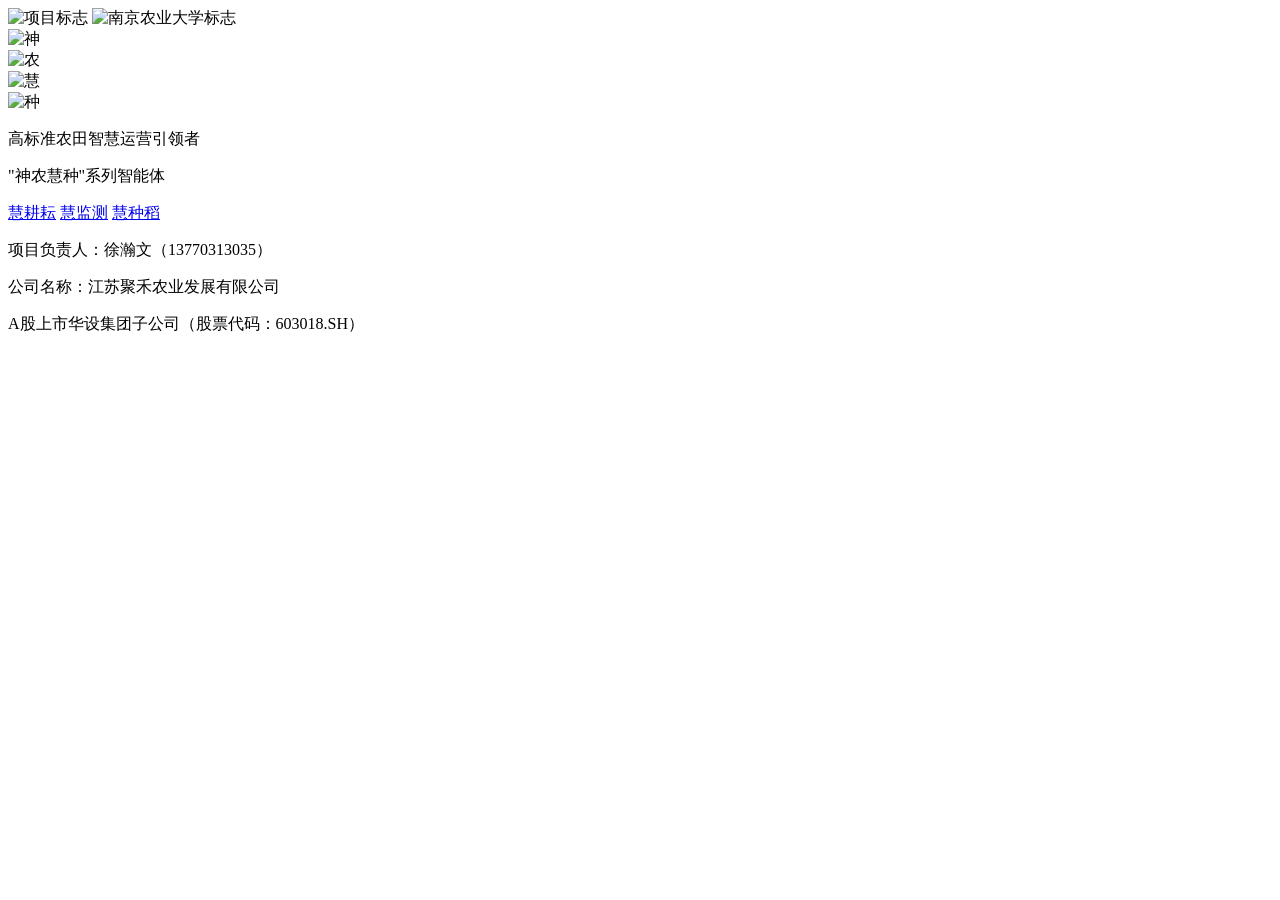
==== html/index.html @ 842e80c4 "Add initial HTML structure for the project" ====
<!DOCTYPE html>
<html lang="zh-CN">
<head>
  <meta charset="UTF-8">
  <meta name="viewport" content="width=device-width, initial-scale=1.0">
  <meta name="description" content="智慧农业门户网站 - 慧耕耘、慧监测、慧种稻">
  <title>慧聚良田-高标准农田智慧运营引领者</title>
  <link rel="stylesheet" href="../css/style.css">
</head>
<body>
  <div class="overlay" aria-hidden="true"></div>

  <header class="top-bar">
    <img class="logo logo--left" src="../assets/project_logo.png" alt="项目标志">
    <img class="logo logo--right" src="../assets/njau_logo.png" alt="南京农业大学标志">
  </header>

  <main class="center">
    <div class="characters" aria-label="神农慧种">
      <div class="char-slot"><img class="character" src="../assets/character1.png" alt="神"></div>
      <div class="char-slot"><img class="character" src="../assets/character2.png" alt="农"></div>
      <div class="char-slot"><img class="character" src="../assets/character3.png" alt="慧"></div>
      <div class="char-slot"><img class="character" src="../assets/character4.png" alt="种"></div>
    </div>
    <p class="tagline">高标准农田智慧运营引领者</p>
    <p class="section-title">"神农慧种"系列智能体</p>
    <nav class="nav-buttons" aria-label="系统导航">
      <a class="nav-button" href="https://app.smartcrop.cn/workspace" target="_blank" rel="noopener noreferrer">慧耕耘</a>
      <a class="nav-button" href="http://120.25.178.31/index.html" target="_blank" rel="noopener noreferrer">慧监测</a>
      <a class="nav-button" href="http://hzd.snfarming.com/" target="_blank" rel="noopener noreferrer">慧种稻</a>
    </nav>
  </main>

  <footer class="info">
    <p class="info__line">项目负责人：徐瀚文（13770313035）</p>
    <p class="info__line">公司名称：江苏聚禾农业发展有限公司</p>
    <p class="info__line">A股上市华设集团子公司（股票代码：603018.SH）</p>
  </footer>
</body>
</html>
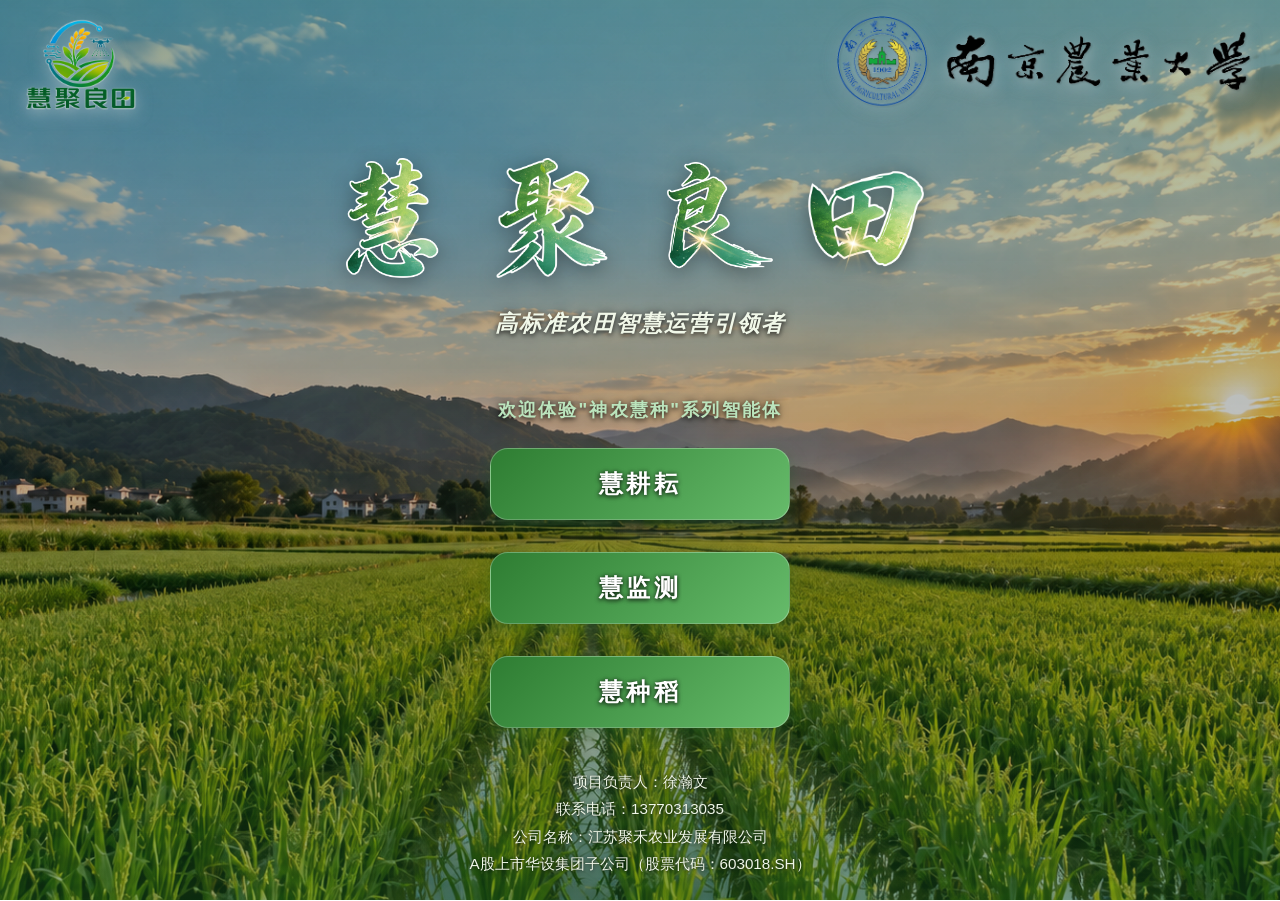
==== commit babb096f: "chore: 微调页面样式" ====
--- a/html/index.html
+++ b/html/index.html
@@ -23,16 +23,18 @@
       <div class="char-slot"><img class="character" src="../assets/character4.png" alt="种"></div>
     </div>
     <p class="tagline">高标准农田智慧运营引领者</p>
-    <p class="section-title">"神农慧种"系列智能体</p>
+    <p><br></p>
+    <p class="section-title">欢迎体验"神农慧种"系列智能体</p>
     <nav class="nav-buttons" aria-label="系统导航">
       <a class="nav-button" href="https://app.smartcrop.cn/workspace" target="_blank" rel="noopener noreferrer">慧耕耘</a>
       <a class="nav-button" href="http://120.25.178.31/index.html" target="_blank" rel="noopener noreferrer">慧监测</a>
-      <a class="nav-button" href="http://hzd.snfarming.com/" target="_blank" rel="noopener noreferrer">慧种稻</a>
+      <a class="nav-button" href="https://hzd.snfarming.com/" target="_blank" rel="noopener noreferrer">慧种稻</a>
     </nav>
   </main>
 
   <footer class="info">
-    <p class="info__line">项目负责人：徐瀚文（13770313035）</p>
+    <p class="info__line">项目负责人：徐瀚文</p>
+    <p class="info__line">联系电话：<a class="info__phone" href="tel:13770313035" style="color: inherit; text-decoration: none;">13770313035</a></p>
     <p class="info__line">公司名称：江苏聚禾农业发展有限公司</p>
     <p class="info__line">A股上市华设集团子公司（股票代码：603018.SH）</p>
   </footer>
--- a/css/style.css
+++ b/css/style.css
@@ -0,0 +1,351 @@
+/* =========================================================
+   智慧农业门户 - Design Tokens
+   ========================================================= */
+:root {
+  /* Greens */
+  --green-900: #1b5e20;
+  --green-800: #2e7d32;
+  --green-700: #388e3c;
+  --green-600: #43a047;
+  --green-500: #66bb6a;
+  --green-400: #bbe4bd;
+  --green-300: #a5d6a7;
+
+  /* Neutral */
+  --white: #ffffff;
+  --text-shadow: rgba(0, 0, 0, 0.55);
+
+  /* Button gradient */
+  --btn-grad-start: var(--green-800);
+  --btn-grad-end: var(--green-500);
+  --btn-grad-hover-start: var(--green-700);
+  --btn-grad-hover-end: var(--green-400);
+
+  /* Spacing scale (8px base) */
+  --space-1: 0.5rem;   /* 8px  */
+  --space-2: 1rem;     /* 16px */
+  --space-3: 1.5rem;   /* 24px */
+  --space-4: 2rem;     /* 32px */
+  --space-5: 3rem;     /* 48px */
+
+  /* Radii */
+  --radius-md: 12px;
+  --radius-lg: 18px;
+
+  /* Shadows */
+  --shadow-btn: 0 6px 18px rgba(27, 94, 32, 0.35);
+  --shadow-btn-hover: 0 10px 26px rgba(27, 94, 32, 0.5);
+
+  /* Typography */
+  --font-base: "PingFang SC", "Microsoft YaHei", "Hiragino Sans GB",
+    "Source Han Sans CN", "Noto Sans CJK SC", sans-serif;
+  --font-serif: "STSong", "SimSun", "Songti SC", "Noto Serif CJK SC", serif;
+
+  /* Layout */
+  --btn-min-width: 300px;
+  --btn-height: 72px;
+  --btn-gap: 22px;
+  --logo-height: 96px;
+  --char-height: 120px;
+  --char-slot-w: calc(var(--char-height) * 1.15);
+  --char-slot-h: calc(var(--char-height) * 1.1);
+  --char-gap: 12px;
+}
+
+/* =========================================================
+   Reset & Base
+   ========================================================= */
+*,
+*::before,
+*::after {
+  box-sizing: border-box;
+  margin: 0;
+  padding: 0;
+}
+
+html {
+  height: 100%;
+}
+
+body {
+  min-height: 100vh;
+  font-family: var(--font-base);
+  color: var(--white);
+  background-image: url("../assets/background.png");
+  background-size: cover;
+  background-position: center center;
+  background-repeat: no-repeat;
+  background-attachment: fixed;
+  display: flex;
+  flex-direction: column;
+  overflow-x: hidden;
+  -webkit-font-smoothing: antialiased;
+}
+
+/* Semi-transparent overlay to guarantee text readability over any background */
+.overlay {
+  position: fixed;
+  inset: 0;
+  background: linear-gradient(
+    180deg,
+    rgba(27, 94, 32, 0.35) 0%,
+    rgba(0, 0, 0, 0.25) 50%,
+    rgba(27, 94, 32, 0.45) 100%
+  );
+  z-index: 0;
+  pointer-events: none;
+}
+
+/* Ensure all content sits above the overlay */
+.top-bar,
+.center,
+.info {
+  position: relative;
+  z-index: 1;
+}
+
+/* =========================================================
+   Top Bar - Logos
+   ========================================================= */
+.top-bar {
+  display: flex;
+  justify-content: space-between;
+  align-items: flex-start;
+  padding: var(--space-2) var(--space-3);
+}
+
+.logo {
+  height: var(--logo-height);
+  width: auto;
+  object-fit: contain;
+  filter: drop-shadow(0 4px 8px rgba(231, 227, 227, 0.5));
+}
+
+/* =========================================================
+   Center - Navigation buttons
+   ========================================================= */
+.center {
+  flex: 1 1 auto;
+  display: flex;
+  flex-direction: column;
+  align-items: center;
+  justify-content: center;
+  gap: var(--space-2);
+  padding: var(--space-3) var(--space-2);
+}
+
+/* =========================================================
+   Center - Characters (神农慧种) & Text
+   ========================================================= */
+.characters {
+  display: flex;
+  align-items: center;
+  justify-content: center;
+  gap: var(--char-gap);
+  margin-bottom: var(--space-1);
+}
+.char-slot:nth-child(3) {
+  transform: translateY(3%);
+}
+.char-slot:nth-child(4) {
+  transform: translateY(10%);
+}
+.char-slot {
+  width: var(--char-slot-w);
+  height: var(--char-slot-h);
+  display: flex;
+  justify-content: flex-start;
+  align-items: center;
+}
+
+.character {
+  height: var(--char-height);
+  width: auto;
+  object-fit: contain;
+  filter: drop-shadow(0 4px 10px rgba(0, 0, 0, 0.35));
+}
+
+.char-slot:nth-child(2) .character { animation-delay: 0.3s; }
+.char-slot:nth-child(3) .character { animation-delay: 0.6s; }
+.char-slot:nth-child(4) .character { animation-delay: 0.9s; }
+
+@keyframes charBreathe {
+  0%, 100% { transform: scale(1); }
+  50% { transform: scale(1.12); }
+}
+
+.tagline {
+  font-family: var(--font-serif);
+  font-size: 1.4rem;
+  font-weight: 700;
+  font-style: italic;
+  letter-spacing: 0.1em;
+  color: #f1f8e9;
+  margin-bottom: var(--space-1);
+  text-shadow: 0 2px 4px var(--text-shadow), 0 0 8px rgba(0, 0, 0, 0.5);
+}
+
+.section-title {
+  font-family: var(--font-base);
+  font-size: 1.15rem;
+  font-weight: 600;
+  letter-spacing: 0.12em;
+  color: var(--green-400);
+  text-shadow: 0 2px 4px var(--text-shadow), 0 0 8px rgba(0, 0, 0, 0.6);
+}
+
+.nav-buttons {
+  display: flex;
+  flex-direction: column;
+  align-items: center;
+  gap: var(--btn-gap);
+  width: 100%;
+}
+
+.nav-button {
+  display: inline-flex;
+  margin-top: 10px;
+  align-items: center;
+  justify-content: center;
+  min-width: var(--btn-min-width);
+  height: var(--btn-height);
+  padding: 0 var(--space-4);
+  font-family: var(--font-base);
+  font-size: 1.5rem;
+  font-weight: 700;
+  letter-spacing: 0.15em;
+  color: var(--white);
+  text-decoration: none;
+  /* text-shadow: 0 1px 2px rgba(0, 0, 0, 0.3); */
+    text-shadow: 0 2px 4px var(--text-shadow), 0 0 4px rgba(0, 0, 0, 0.6);
+  background-image: linear-gradient(
+    135deg,
+    var(--btn-grad-start) 0%,
+    var(--btn-grad-end) 100%
+  );
+  border: 1px solid rgba(255, 255, 255, 0.25);
+  border-radius: var(--radius-lg);
+  box-shadow: var(--shadow-btn);
+  transition: transform 0.25s ease, box-shadow 0.25s ease,
+    background-image 0.25s ease, filter 0.25s ease;
+}
+
+.nav-button:hover,
+.nav-button:focus-visible {
+  transform: translateY(-4px);
+  background-image: linear-gradient(
+    135deg,
+    var(--btn-grad-hover-start) 0%,
+    var(--btn-grad-hover-end) 100%
+  );
+  box-shadow: var(--shadow-btn-hover);
+  filter: brightness(1.05);
+  outline: none;
+}
+
+.nav-button:active {
+  transform: translateY(-1px);
+}
+
+/* =========================================================
+   Footer - Project info
+   ========================================================= */
+.info {
+  flex: 0 0 auto;
+  text-align: center;
+  padding: var(--space-2) var(--space-2) var(--space-3);
+  line-height: 1.8;
+}
+
+.info__line {
+  font-size: 0.95rem;
+  color: #f1f8e9;
+  text-shadow: 0 1px 4px var(--text-shadow), 0 0 1px rgba(0, 0, 0, 0.4);
+}
+
+/* =========================================================
+   Responsive - Mobile / Tablet
+   ========================================================= */
+@media (max-width: 600px) {
+  :root {
+    --logo-height: 56px;
+    --char-height: 56px;
+    --char-gap: 8px;
+    --btn-min-width: auto;
+    --btn-height: 62px;
+    --btn-gap: 18px;
+  }
+
+  .top-bar {
+    padding: var(--space-1) var(--space-1);
+  }
+
+  .logo {
+    filter: drop-shadow(0 1px 4px rgba(255, 255, 255, 0.449));
+  }
+
+  .center {
+    padding: var(--space-2) var(--space-1);
+    gap: var(--space-1);
+  }
+
+  .characters {
+    margin-bottom: 0;
+  }
+
+  .tagline {
+    font-size: 1rem;
+    margin-bottom: 0;
+  }
+
+  .section-title {
+    font-size: 1.4rem;
+  }
+
+  .nav-button {
+    width: 64vw;
+    max-width: 360px;
+    font-size: 1.25rem;
+    letter-spacing: 0.1em;
+    border-radius: var(--radius-md);
+    text-shadow: 0 2px 4px var(--text-shadow), 0 0 4px rgba(0, 0, 0, 0.6);
+  }
+
+  .info {
+    padding: var(--space-1) var(--space-1) var(--space-2);
+  }
+
+  .info__line {
+    font-size: 0.8rem;
+    line-height: 1.6;
+  }
+
+  /* Fixed attachment jitters on mobile Safari */
+  body {
+    background-attachment: scroll;
+  }
+}
+
+@media (min-width: 601px) and (max-width: 900px) {
+  :root {
+    --logo-height: 76px;
+    --char-height: 90px;
+    --btn-min-width: 280px;
+  }
+}
+
+/* Respect reduced-motion preferences */
+@media (prefers-reduced-motion: reduce) {
+  .nav-button {
+    transition: filter 0.25s ease;
+  }
+
+  .nav-button:hover,
+  .nav-button:focus-visible {
+    transform: none;
+  }
+
+  .character {
+    animation: none;
+  }
+}
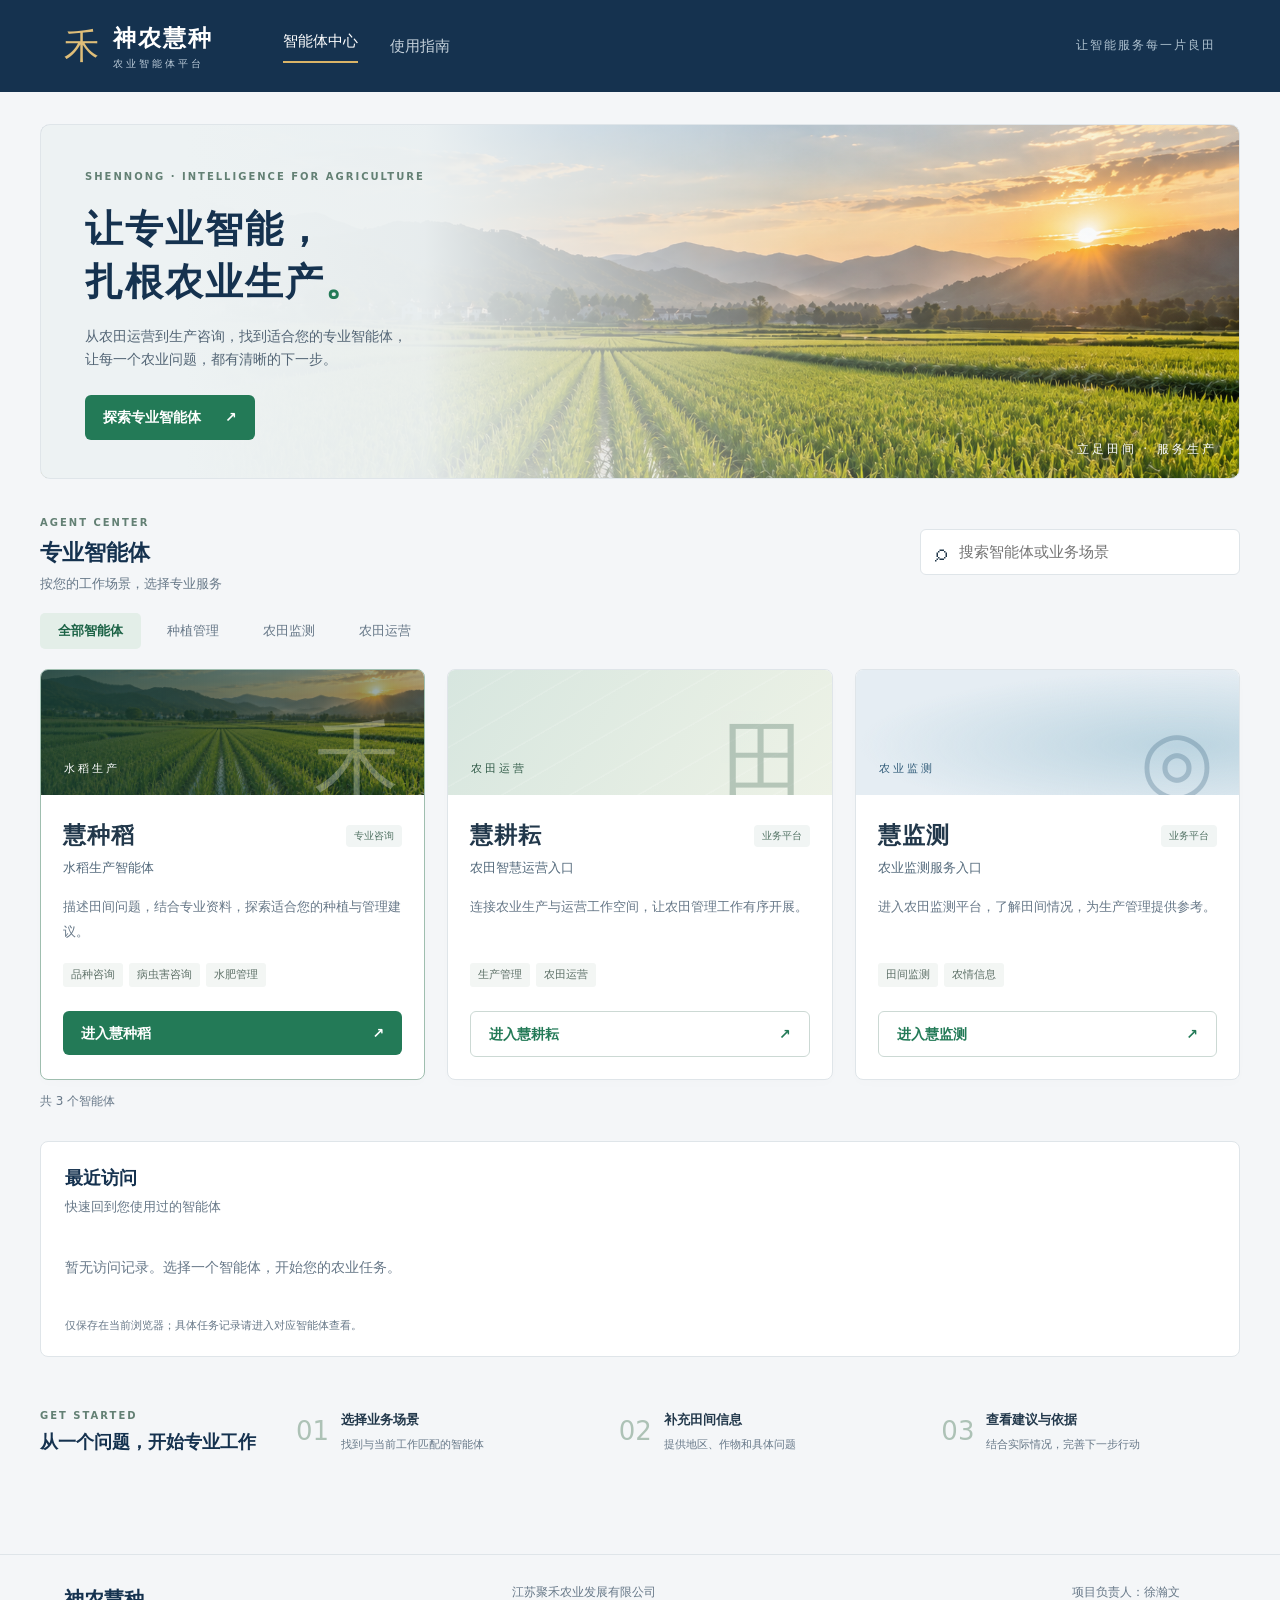
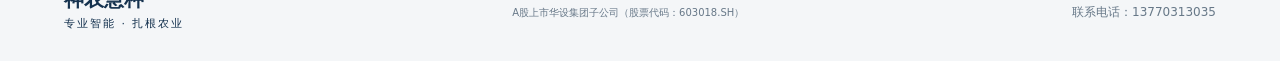
==== commit 2e9b1730: "ui: build Shennong agent portal" ====
--- a/html/index.html
+++ b/html/index.html
@@ -1,42 +1,223 @@
-<!DOCTYPE html>
+<!doctype html>
 <html lang="zh-CN">
-<head>
-  <meta charset="UTF-8">
-  <meta name="viewport" content="width=device-width, initial-scale=1.0">
-  <meta name="description" content="智慧农业门户网站 - 慧耕耘、慧监测、慧种稻">
-  <title>慧聚良田-高标准农田智慧运营引领者</title>
-  <link rel="stylesheet" href="../css/style.css">
-</head>
-<body>
-  <div class="overlay" aria-hidden="true"></div>
-
-  <header class="top-bar">
-    <img class="logo logo--left" src="../assets/project_logo.png" alt="项目标志">
-    <img class="logo logo--right" src="../assets/njau_logo.png" alt="南京农业大学标志">
-  </header>
-
-  <main class="center">
-    <div class="characters" aria-label="神农慧种">
-      <div class="char-slot"><img class="character" src="../assets/character1.png" alt="神"></div>
-      <div class="char-slot"><img class="character" src="../assets/character2.png" alt="农"></div>
-      <div class="char-slot"><img class="character" src="../assets/character3.png" alt="慧"></div>
-      <div class="char-slot"><img class="character" src="../assets/character4.png" alt="种"></div>
-    </div>
-    <p class="tagline">高标准农田智慧运营引领者</p>
-    <p><br></p>
-    <p class="section-title">欢迎体验"神农慧种"系列智能体</p>
-    <nav class="nav-buttons" aria-label="系统导航">
-      <a class="nav-button" href="https://app.smartcrop.cn/workspace" target="_blank" rel="noopener noreferrer">慧耕耘</a>
-      <a class="nav-button" href="http://120.25.178.31/index.html" target="_blank" rel="noopener noreferrer">慧监测</a>
-      <a class="nav-button" href="https://hzd.snfarming.com/" target="_blank" rel="noopener noreferrer">慧种稻</a>
-    </nav>
-  </main>
-
-  <footer class="info">
-    <p class="info__line">项目负责人：徐瀚文</p>
-    <p class="info__line">联系电话：<a class="info__phone" href="tel:13770313035" style="color: inherit; text-decoration: none;">13770313035</a></p>
-    <p class="info__line">公司名称：江苏聚禾农业发展有限公司</p>
-    <p class="info__line">A股上市华设集团子公司（股票代码：603018.SH）</p>
-  </footer>
-</body>
+  <head>
+    <meta charset="utf-8" />
+    <meta name="viewport" content="width=device-width,initial-scale=1" />
+    <meta
+      name="description"
+      content="神农慧种系列智能体：连接农田运营、农业监测与水稻生产咨询。"
+    />
+    <title>神农慧种 · 农业智能体平台</title>
+    <link rel="stylesheet" href="../css/style.css" />
+    <script defer src="../js/portal.js"></script>
+  </head>
+  <body>
+    <a class="skip" href="#agents">跳至智能体中心</a>
+    <header class="topbar">
+      <a class="brand" href="index.html"
+        ><span class="brand-mark" aria-hidden="true">禾</span
+        ><span>神农慧种<small>农业智能体平台</small></span></a
+      >
+      <nav aria-label="主导航">
+        <a class="active" href="#agents">智能体中心</a
+        ><a href="#guide">使用指南</a>
+      </nav>
+      <span class="header-note">让智能服务每一片良田</span>
+    </header>
+    <main>
+      <section class="hero">
+        <div class="hero-copy">
+          <span class="eyebrow">SHENNONG · INTELLIGENCE FOR AGRICULTURE</span>
+          <h1>让专业智能，<br />扎根农业生产<span>。</span></h1>
+          <p>
+            从农田运营到生产咨询，找到适合您的专业智能体，<br
+              class="desktop"
+            />让每一个农业问题，都有清晰的下一步。
+          </p>
+          <a class="primary" href="#agents"
+            >探索专业智能体 <span aria-hidden="true">↗</span></a
+          >
+        </div>
+        <div class="hero-caption">立足田间 · 服务生产</div>
+      </section>
+      <section id="agents" aria-labelledby="agents-title">
+        <div class="section-heading">
+          <div>
+            <span class="eyebrow">AGENT CENTER</span>
+            <h2 id="agents-title">专业智能体</h2>
+            <p>按您的工作场景，选择专业服务</p>
+          </div>
+          <label class="search"
+            ><span aria-hidden="true">⌕</span
+            ><input
+              id="search"
+              type="search"
+              placeholder="搜索智能体或业务场景"
+              aria-label="搜索智能体或业务场景"
+          /></label>
+        </div>
+        <div class="filters" aria-label="按场景筛选">
+          <button
+            type="button"
+            class="selected"
+            aria-pressed="true"
+            data-filter="all"
+          >
+            全部智能体</button
+          ><button type="button" aria-pressed="false" data-filter="production">
+            种植管理</button
+          ><button type="button" aria-pressed="false" data-filter="monitoring">
+            农田监测</button
+          ><button type="button" aria-pressed="false" data-filter="operations">
+            农田运营
+          </button>
+        </div>
+        <div class="cards">
+          <article class="agent-card featured" data-category="production">
+            <div class="card-art rice">
+              <span>水稻生产</span><b aria-hidden="true">禾</b>
+            </div>
+            <div class="card-body">
+              <div class="card-title">
+                <h3>慧种稻</h3>
+                <span class="badge">专业咨询</span>
+              </div>
+              <p class="subtitle">水稻生产智能体</p>
+              <p class="description">
+                描述田间问题，结合专业资料，探索适合您的种植与管理建议。
+              </p>
+              <div class="tags">
+                <span>品种咨询</span><span>病虫害咨询</span
+                ><span>水肥管理</span>
+              </div>
+              <a
+                class="primary agent-link"
+                data-agent="rice"
+                href="https://hzd.snfarming.com/"
+                target="_blank"
+                rel="noopener noreferrer"
+                >进入慧种稻 <span aria-hidden="true">↗</span
+                ><span class="sr-only">（新窗口）</span></a
+              >
+            </div>
+          </article>
+          <article class="agent-card" data-category="operations">
+            <div class="card-art operations">
+              <span>农田运营</span><b aria-hidden="true">田</b>
+            </div>
+            <div class="card-body">
+              <div class="card-title">
+                <h3>慧耕耘</h3>
+                <span class="badge">业务平台</span>
+              </div>
+              <p class="subtitle">农田智慧运营入口</p>
+              <p class="description">
+                连接农业生产与运营工作空间，让农田管理工作有序开展。
+              </p>
+              <div class="tags"><span>生产管理</span><span>农田运营</span></div>
+              <a
+                class="secondary agent-link"
+                data-agent="operations"
+                href="https://app.smartcrop.cn/workspace"
+                target="_blank"
+                rel="noopener noreferrer"
+                >进入慧耕耘 <span aria-hidden="true">↗</span
+                ><span class="sr-only">（新窗口）</span></a
+              >
+            </div>
+          </article>
+          <article class="agent-card" data-category="monitoring">
+            <div class="card-art monitoring">
+              <span>农业监测</span><b aria-hidden="true">◎</b>
+            </div>
+            <div class="card-body">
+              <div class="card-title">
+                <h3>慧监测</h3>
+                <span class="badge">业务平台</span>
+              </div>
+              <p class="subtitle">农业监测服务入口</p>
+              <p class="description">
+                进入农田监测平台，了解田间情况，为生产管理提供参考。
+              </p>
+              <div class="tags"><span>田间监测</span><span>农情信息</span></div>
+              <a
+                class="secondary agent-link"
+                data-agent="monitoring"
+                href="http://120.25.178.31/index.html"
+                target="_blank"
+                rel="noopener noreferrer"
+                >进入慧监测 <span aria-hidden="true">↗</span
+                ><span class="sr-only">（新窗口）</span></a
+              >
+            </div>
+          </article>
+        </div>
+        <p id="results" class="result-count" role="status" aria-live="polite">
+          共 3 个智能体
+        </p>
+        <div id="empty" hidden class="empty">
+          未找到匹配的智能体，请尝试“水稻”“监测”或清空筛选。<button
+            id="reset"
+            type="button"
+          >
+            重置筛选
+          </button>
+        </div>
+      </section>
+      <section class="recent">
+        <div class="section-heading">
+          <div>
+            <h2>最近访问</h2>
+            <p>快速回到您使用过的智能体</p>
+          </div>
+          <button id="clear-history" type="button" class="text-button" hidden>
+            清空记录
+          </button>
+        </div>
+        <div id="recent-list">
+          <p class="empty-copy">
+            暂无访问记录。选择一个智能体，开始您的农业任务。
+          </p>
+        </div>
+        <small>仅保存在当前浏览器；具体任务记录请进入对应智能体查看。</small>
+      </section>
+      <section id="guide" class="guide">
+        <div>
+          <span class="eyebrow">GET STARTED</span>
+          <h2>从一个问题，开始专业工作</h2>
+        </div>
+        <ol>
+          <li>
+            <b>01</b
+            ><span
+              ><strong>选择业务场景</strong>找到与当前工作匹配的智能体</span
+            >
+          </li>
+          <li>
+            <b>02</b
+            ><span><strong>补充田间信息</strong>提供地区、作物和具体问题</span>
+          </li>
+          <li>
+            <b>03</b
+            ><span
+              ><strong>查看建议与依据</strong>结合实际情况，完善下一步行动</span
+            >
+          </li>
+        </ol>
+      </section>
+    </main>
+    <footer>
+      <div class="footer-brand">神农慧种 <span>专业智能 · 扎根农业</span></div>
+      <div>
+        江苏聚禾农业发展有限公司<br /><small
+          >A股上市华设集团子公司（股票代码：603018.SH）</small
+        >
+      </div>
+      <div>
+        项目负责人：徐瀚文<br /><a href="tel:13770313035"
+          >联系电话：13770313035</a
+        >
+      </div>
+    </footer>
+  </body>
 </html>
--- a/css/style.css
+++ b/css/style.css
@@ -1,351 +1,590 @@
-/* =========================================================
-   智慧农业门户 - Design Tokens
-   ========================================================= */
 :root {
-  /* Greens */
-  --green-900: #1b5e20;
-  --green-800: #2e7d32;
-  --green-700: #388e3c;
-  --green-600: #43a047;
-  --green-500: #66bb6a;
-  --green-400: #bbe4bd;
-  --green-300: #a5d6a7;
-
-  /* Neutral */
-  --white: #ffffff;
-  --text-shadow: rgba(0, 0, 0, 0.55);
-
-  /* Button gradient */
-  --btn-grad-start: var(--green-800);
-  --btn-grad-end: var(--green-500);
-  --btn-grad-hover-start: var(--green-700);
-  --btn-grad-hover-end: var(--green-400);
-
-  /* Spacing scale (8px base) */
-  --space-1: 0.5rem;   /* 8px  */
-  --space-2: 1rem;     /* 16px */
-  --space-3: 1.5rem;   /* 24px */
-  --space-4: 2rem;     /* 32px */
-  --space-5: 3rem;     /* 48px */
-
-  /* Radii */
-  --radius-md: 12px;
-  --radius-lg: 18px;
-
-  /* Shadows */
-  --shadow-btn: 0 6px 18px rgba(27, 94, 32, 0.35);
-  --shadow-btn-hover: 0 10px 26px rgba(27, 94, 32, 0.5);
-
-  /* Typography */
-  --font-base: "PingFang SC", "Microsoft YaHei", "Hiragino Sans GB",
-    "Source Han Sans CN", "Noto Sans CJK SC", sans-serif;
-  --font-serif: "STSong", "SimSun", "Songti SC", "Noto Serif CJK SC", serif;
-
-  /* Layout */
-  --btn-min-width: 300px;
-  --btn-height: 72px;
-  --btn-gap: 22px;
-  --logo-height: 96px;
-  --char-height: 120px;
-  --char-slot-w: calc(var(--char-height) * 1.15);
-  --char-slot-h: calc(var(--char-height) * 1.1);
-  --char-gap: 12px;
-}
-
-/* =========================================================
-   Reset & Base
-   ========================================================= */
-*,
-*::before,
-*::after {
+  --navy: #15324f;
+  --green: #237a57;
+  --ink: #22384b;
+  --muted: #677888;
+  --line: #dfe5e9;
+  --canvas: #f4f6f8;
+}
+* {
   box-sizing: border-box;
+}
+html {
+  scroll-behavior: smooth;
+  scroll-padding-top: 24px;
+}
+body {
   margin: 0;
+  color: var(--ink);
+  background: var(--canvas);
+  font:
+    15px/1.6 'PingFang SC',
+    'Microsoft YaHei',
+    system-ui,
+    sans-serif;
+}
+a {
+  color: inherit;
+  text-decoration: none;
+}
+button,
+input {
+  font: inherit;
+}
+button,
+a,
+input {
+  -webkit-tap-highlight-color: transparent;
+}
+button {
+  cursor: pointer;
+}
+button:focus-visible,
+a:focus-visible,
+input:focus-visible {
+  outline: 3px solid #bb8e40;
+  outline-offset: 4px;
+}
+.topbar {
+  background: var(--navy);
+  color: white;
+  display: flex;
+  align-items: center;
+  gap: 70px;
+  padding: 18px max(5vw, 24px);
+}
+.brand {
+  display: flex;
+  align-items: center;
+  gap: 12px;
+  font-size: 23px;
+  font-weight: 700;
+  letter-spacing: 2px;
+}
+.brand-mark {
+  color: #dfbe79;
+  font-size: 35px;
+  font-weight: 400;
+}
+.brand small {
+  display: block;
+  font-size: 10px;
+  letter-spacing: 3px;
+  font-weight: 400;
+  color: #b9c9d7;
+}
+.topbar nav {
+  display: flex;
+  gap: 32px;
+  align-self: stretch;
+  align-items: center;
+}
+.topbar nav a {
+  color: #c6d2dc;
+}
+.topbar nav .active {
+  color: #fff;
+  border-bottom: 2px solid #d9b467;
+  padding-bottom: 8px;
+}
+.header-note {
+  margin-left: auto;
+  color: #afc2d0;
+  font-size: 12px;
+  letter-spacing: 2px;
+}
+main {
+  max-width: 1280px;
+  margin: auto;
+  padding: 32px 40px 48px;
+}
+.hero {
+  position: relative;
+  overflow: hidden;
+  background:
+    linear-gradient(
+      90deg,
+      #edf2f3 12%,
+      #edf2f3f5 32%,
+      #edf2f340 65%,
+      #15324f05
+    ),
+    url('../assets/background.png') center 60% / cover;
+  border: 1px solid var(--line);
+  border-radius: 10px;
+  min-height: 340px;
+  padding: 38px 44px;
+}
+.eyebrow {
+  font-size: 10px;
+  letter-spacing: 2px;
+  font-weight: 600;
+  color: #638074;
+}
+h1 {
+  font-size: 38px;
+  line-height: 1.4;
+  letter-spacing: 2px;
+  margin: 16px 0;
+  color: var(--navy);
+}
+h1 span {
+  color: var(--green);
+}
+.hero p {
+  font-size: 14px;
+  color: #536575;
+  margin-bottom: 25px;
+}
+.primary,
+.secondary {
+  display: flex;
+  align-items: center;
+  justify-content: space-between;
+  gap: 24px;
+  border-radius: 6px;
+  padding: 11px 18px;
+  font-size: 14px;
+  font-weight: 600;
+  transition:
+    background 0.15s,
+    transform 0.15s;
+}
+.primary {
+  background: var(--green);
+  color: #fff;
+}
+.primary:hover {
+  background: #185b40;
+}
+.hero .primary {
+  display: inline-flex;
+}
+.secondary {
+  border: 1px solid #ccd9d4;
+  color: var(--green);
+  background: #fff;
+}
+.secondary:hover {
+  background: #eff6f2;
+}
+.hero-caption {
+  position: absolute;
+  right: 22px;
+  bottom: 18px;
+  color: white;
+  font-size: 12px;
+  letter-spacing: 3px;
+  text-shadow: 0 1px 6px #123;
+}
+section {
+  margin-bottom: 30px;
+}
+.section-heading {
+  display: flex;
+  justify-content: space-between;
+  align-items: center;
+  gap: 20px;
+  margin: 30px 0 18px;
+}
+h2 {
+  font-size: 22px;
+  margin: 2px 0 4px;
+  color: var(--navy);
+}
+.section-heading p {
+  margin: 0;
+  color: var(--muted);
+  font-size: 13px;
+}
+.search {
+  display: flex;
+  gap: 10px;
+  align-items: center;
+  background: #fff;
+  border: 1px solid var(--line);
+  padding: 9px 14px;
+  border-radius: 6px;
+  width: 320px;
+}
+.search > span {
+  font-size: 24px;
+  line-height: 1;
+}
+.search input {
+  border: 0;
+  outline: none;
+  min-width: 0;
+  width: 100%;
+  background: transparent;
+}
+.search:focus-within {
+  outline: 2px solid var(--green);
+  outline-offset: 2px;
+}
+.filters {
+  display: flex;
+  gap: 8px;
+  flex-wrap: wrap;
+  margin-bottom: 20px;
+}
+.filters button,
+.text-button {
+  background: transparent;
+  border: 0;
+  color: var(--muted);
+  padding: 8px 18px;
+  border-radius: 5px;
+  font-size: 13px;
+}
+.filters .selected {
+  background: #e3eee8;
+  color: #1b6245;
+  font-weight: 600;
+}
+.cards {
+  display: grid;
+  grid-template-columns: repeat(3, minmax(0, 1fr));
+  gap: 22px;
+}
+.agent-card {
+  background: white;
+  border: 1px solid var(--line);
+  border-radius: 8px;
+  overflow: hidden;
+  box-shadow: 0 4px 12px #15324f03;
+  transition:
+    transform 0.18s,
+    box-shadow 0.18s;
+}
+.agent-card:hover {
+  transform: translateY(-3px);
+  box-shadow: 0 8px 24px #15324f10;
+}
+.agent-card[hidden] {
+  display: none;
+}
+.featured {
+  border-color: #9fbeaf;
+}
+.card-art {
+  height: 125px;
+  position: relative;
+  display: flex;
+  align-items: flex-end;
+  justify-content: space-between;
+  padding: 18px 23px;
+  overflow: hidden;
+}
+.card-art span {
+  font-size: 11px;
+  letter-spacing: 3px;
+  z-index: 1;
+}
+.card-art b {
+  font-size: 85px;
+  font-weight: 400;
+  line-height: 1;
+  opacity: 0.28;
+  position: absolute;
+  right: 25px;
+  bottom: -8px;
+}
+.rice {
+  background:
+    linear-gradient(90deg, #193c32d9, #193c3260),
+    url('../assets/background.png') center 83% / cover;
+  color: #fff;
+}
+.operations {
+  background:
+    repeating-linear-gradient(150deg, transparent 0 32px, #ffffff24 33px 34px),
+    linear-gradient(120deg, #d7e6df, #edf2e6);
+  color: #315b48;
+}
+.monitoring {
+  background:
+    radial-gradient(ellipse at 85% 60%, #bbd4e0, transparent 70%), #e5edf3;
+  color: #345e7b;
+}
+.card-body {
+  padding: 22px;
+}
+.card-title {
+  display: flex;
+  justify-content: space-between;
+  align-items: center;
+}
+h3 {
+  font-size: 23px;
+  letter-spacing: 1px;
+  margin: 0;
+}
+.badge {
+  font-size: 10px;
+  background: #f1f5f4;
+  color: #557567;
+  padding: 3px 8px;
+  border-radius: 4px;
+}
+.subtitle {
+  color: #546a7c;
+  font-size: 13px;
+  margin: 4px 0 16px;
+}
+.description {
+  font-size: 13px;
+  line-height: 1.9;
+  color: var(--muted);
+  min-height: 50px;
+}
+.tags {
+  display: flex;
+  gap: 6px;
+  flex-wrap: wrap;
+  margin: 18px 0 24px;
+}
+.tags span {
+  font-size: 11px;
+  color: #5e7168;
+  background: #f3f6f4;
+  padding: 3px 8px;
+  border-radius: 3px;
+}
+.result-count {
+  font-size: 12px;
+  color: var(--muted);
+}
+.recent {
+  background: white;
+  border: 1px solid var(--line);
+  padding: 0 24px 20px;
+  border-radius: 8px;
+}
+.recent .section-heading {
+  margin-top: 20px;
+}
+.recent h2 {
+  font-size: 18px;
+}
+.recent small {
+  color: var(--muted);
+  font-size: 11px;
+}
+.empty-copy,
+.empty {
+  padding: 20px 0;
+  color: var(--muted);
+  font-size: 14px;
+}
+.empty button {
+  margin-left: 10px;
+}
+.recent-row {
+  display: flex;
+  align-items: center;
+  gap: 20px;
+  padding: 13px 0;
+  border-top: 1px solid #edf0f2;
+  font-size: 13px;
+}
+.recent-row time {
+  margin-left: auto;
+  color: var(--muted);
+}
+.recent-row a {
+  color: var(--green);
+}
+.guide {
+  padding: 8px 0;
+  display: flex;
+  align-items: center;
+  gap: 40px;
+}
+.guide h2 {
+  font-size: 18px;
+}
+.guide ol {
+  display: flex;
+  flex: 1;
+  gap: 24px;
   padding: 0;
-}
-
-html {
-  height: 100%;
-}
-
-body {
-  min-height: 100vh;
-  font-family: var(--font-base);
-  color: var(--white);
-  background-image: url("../assets/background.png");
-  background-size: cover;
-  background-position: center center;
-  background-repeat: no-repeat;
-  background-attachment: fixed;
-  display: flex;
-  flex-direction: column;
-  overflow-x: hidden;
-  -webkit-font-smoothing: antialiased;
-}
-
-/* Semi-transparent overlay to guarantee text readability over any background */
-.overlay {
-  position: fixed;
-  inset: 0;
-  background: linear-gradient(
-    180deg,
-    rgba(27, 94, 32, 0.35) 0%,
-    rgba(0, 0, 0, 0.25) 50%,
-    rgba(27, 94, 32, 0.45) 100%
-  );
-  z-index: 0;
-  pointer-events: none;
-}
-
-/* Ensure all content sits above the overlay */
-.top-bar,
-.center,
-.info {
-  position: relative;
-  z-index: 1;
-}
-
-/* =========================================================
-   Top Bar - Logos
-   ========================================================= */
-.top-bar {
+  list-style: none;
+}
+.guide li {
+  display: flex;
+  align-items: center;
+  gap: 12px;
+  flex: 1;
+  font-size: 11px;
+  color: var(--muted);
+}
+.guide li b {
+  font-size: 26px;
+  color: #adc2b6;
+  font-weight: 400;
+}
+.guide strong {
+  display: block;
+  font-size: 13px;
+  color: var(--ink);
+  margin-bottom: 5px;
+}
+footer {
+  border-top: 1px solid var(--line);
+  padding: 28px max(5vw, 24px);
   display: flex;
   justify-content: space-between;
-  align-items: flex-start;
-  padding: var(--space-2) var(--space-3);
-}
-
-.logo {
-  height: var(--logo-height);
-  width: auto;
-  object-fit: contain;
-  filter: drop-shadow(0 4px 8px rgba(231, 227, 227, 0.5));
-}
-
-/* =========================================================
-   Center - Navigation buttons
-   ========================================================= */
-.center {
-  flex: 1 1 auto;
-  display: flex;
-  flex-direction: column;
-  align-items: center;
-  justify-content: center;
-  gap: var(--space-2);
-  padding: var(--space-3) var(--space-2);
-}
-
-/* =========================================================
-   Center - Characters (神农慧种) & Text
-   ========================================================= */
-.characters {
-  display: flex;
-  align-items: center;
-  justify-content: center;
-  gap: var(--char-gap);
-  margin-bottom: var(--space-1);
-}
-.char-slot:nth-child(3) {
-  transform: translateY(3%);
-}
-.char-slot:nth-child(4) {
-  transform: translateY(10%);
-}
-.char-slot {
-  width: var(--char-slot-w);
-  height: var(--char-slot-h);
-  display: flex;
-  justify-content: flex-start;
-  align-items: center;
-}
-
-.character {
-  height: var(--char-height);
-  width: auto;
-  object-fit: contain;
-  filter: drop-shadow(0 4px 10px rgba(0, 0, 0, 0.35));
-}
-
-.char-slot:nth-child(2) .character { animation-delay: 0.3s; }
-.char-slot:nth-child(3) .character { animation-delay: 0.6s; }
-.char-slot:nth-child(4) .character { animation-delay: 0.9s; }
-
-@keyframes charBreathe {
-  0%, 100% { transform: scale(1); }
-  50% { transform: scale(1.12); }
-}
-
-.tagline {
-  font-family: var(--font-serif);
-  font-size: 1.4rem;
-  font-weight: 700;
-  font-style: italic;
-  letter-spacing: 0.1em;
-  color: #f1f8e9;
-  margin-bottom: var(--space-1);
-  text-shadow: 0 2px 4px var(--text-shadow), 0 0 8px rgba(0, 0, 0, 0.5);
-}
-
-.section-title {
-  font-family: var(--font-base);
-  font-size: 1.15rem;
+  gap: 20px;
+  color: var(--muted);
+  font-size: 12px;
+}
+.footer-brand {
+  font-size: 20px;
   font-weight: 600;
-  letter-spacing: 0.12em;
-  color: var(--green-400);
-  text-shadow: 0 2px 4px var(--text-shadow), 0 0 8px rgba(0, 0, 0, 0.6);
-}
-
-.nav-buttons {
-  display: flex;
-  flex-direction: column;
-  align-items: center;
-  gap: var(--btn-gap);
-  width: 100%;
-}
-
-.nav-button {
-  display: inline-flex;
-  margin-top: 10px;
-  align-items: center;
-  justify-content: center;
-  min-width: var(--btn-min-width);
-  height: var(--btn-height);
-  padding: 0 var(--space-4);
-  font-family: var(--font-base);
-  font-size: 1.5rem;
-  font-weight: 700;
-  letter-spacing: 0.15em;
-  color: var(--white);
-  text-decoration: none;
-  /* text-shadow: 0 1px 2px rgba(0, 0, 0, 0.3); */
-    text-shadow: 0 2px 4px var(--text-shadow), 0 0 4px rgba(0, 0, 0, 0.6);
-  background-image: linear-gradient(
-    135deg,
-    var(--btn-grad-start) 0%,
-    var(--btn-grad-end) 100%
-  );
-  border: 1px solid rgba(255, 255, 255, 0.25);
-  border-radius: var(--radius-lg);
-  box-shadow: var(--shadow-btn);
-  transition: transform 0.25s ease, box-shadow 0.25s ease,
-    background-image 0.25s ease, filter 0.25s ease;
-}
-
-.nav-button:hover,
-.nav-button:focus-visible {
-  transform: translateY(-4px);
-  background-image: linear-gradient(
-    135deg,
-    var(--btn-grad-hover-start) 0%,
-    var(--btn-grad-hover-end) 100%
-  );
-  box-shadow: var(--shadow-btn-hover);
-  filter: brightness(1.05);
-  outline: none;
-}
-
-.nav-button:active {
-  transform: translateY(-1px);
-}
-
-/* =========================================================
-   Footer - Project info
-   ========================================================= */
-.info {
-  flex: 0 0 auto;
-  text-align: center;
-  padding: var(--space-2) var(--space-2) var(--space-3);
-  line-height: 1.8;
-}
-
-.info__line {
-  font-size: 0.95rem;
-  color: #f1f8e9;
-  text-shadow: 0 1px 4px var(--text-shadow), 0 0 1px rgba(0, 0, 0, 0.4);
-}
-
-/* =========================================================
-   Responsive - Mobile / Tablet
-   ========================================================= */
-@media (max-width: 600px) {
-  :root {
-    --logo-height: 56px;
-    --char-height: 56px;
-    --char-gap: 8px;
-    --btn-min-width: auto;
-    --btn-height: 62px;
-    --btn-gap: 18px;
-  }
-
-  .top-bar {
-    padding: var(--space-1) var(--space-1);
-  }
-
-  .logo {
-    filter: drop-shadow(0 1px 4px rgba(255, 255, 255, 0.449));
-  }
-
-  .center {
-    padding: var(--space-2) var(--space-1);
-    gap: var(--space-1);
-  }
-
-  .characters {
-    margin-bottom: 0;
-  }
-
-  .tagline {
-    font-size: 1rem;
-    margin-bottom: 0;
-  }
-
-  .section-title {
-    font-size: 1.4rem;
-  }
-
-  .nav-button {
-    width: 64vw;
-    max-width: 360px;
-    font-size: 1.25rem;
-    letter-spacing: 0.1em;
-    border-radius: var(--radius-md);
-    text-shadow: 0 2px 4px var(--text-shadow), 0 0 4px rgba(0, 0, 0, 0.6);
-  }
-
-  .info {
-    padding: var(--space-1) var(--space-1) var(--space-2);
-  }
-
-  .info__line {
-    font-size: 0.8rem;
-    line-height: 1.6;
-  }
-
-  /* Fixed attachment jitters on mobile Safari */
-  body {
-    background-attachment: scroll;
-  }
-}
-
-@media (min-width: 601px) and (max-width: 900px) {
-  :root {
-    --logo-height: 76px;
-    --char-height: 90px;
-    --btn-min-width: 280px;
-  }
-}
-
-/* Respect reduced-motion preferences */
+  color: var(--navy);
+}
+.footer-brand span {
+  display: block;
+  font-size: 11px;
+  font-weight: 400;
+  letter-spacing: 2px;
+}
+.skip {
+  position: absolute;
+  top: -100px;
+}
+.skip:focus {
+  top: 10px;
+  background: #fff;
+  z-index: 10;
+  padding: 8px;
+}
+.sr-only {
+  position: absolute;
+  width: 1px;
+  height: 1px;
+  overflow: hidden;
+  clip-path: inset(50%);
+}
+[hidden] {
+  display: none !important;
+}
+@media (max-width: 900px) {
+  .topbar {
+    gap: 25px;
+  }
+  .header-note {
+    display: none;
+  }
+  main {
+    padding: 24px;
+  }
+  .hero {
+    padding: 30px;
+  }
+  .cards {
+    gap: 14px;
+  }
+  .card-body {
+    padding: 16px;
+  }
+  .tags {
+    min-height: 54px;
+  }
+  .guide {
+    display: block;
+  }
+  .guide ol {
+    gap: 15px;
+  }
+}
+@media (max-width: 640px) {
+  .topbar {
+    padding: 14px 20px;
+    justify-content: space-between;
+  }
+  .brand {
+    font-size: 19px;
+  }
+  .topbar nav {
+    gap: 16px;
+    font-size: 12px;
+  }
+  .brand-mark {
+    font-size: 28px;
+  }
+  .brand small {
+    font-size: 9px;
+  }
+  .hero {
+    min-height: 350px;
+    padding: 28px 24px;
+    background-position: 65% center;
+  }
+  h1 {
+    font-size: 30px;
+  }
+  .eyebrow {
+    font-size: 9px;
+    letter-spacing: 1px;
+  }
+  .hero p {
+    max-width: 240px;
+  }
+  .desktop {
+    display: none;
+  }
+  .section-heading {
+    align-items: stretch;
+    flex-direction: column;
+    gap: 12px;
+  }
+  .search {
+    width: 100%;
+  }
+  .cards {
+    grid-template-columns: 1fr;
+  }
+  .card-art {
+    height: 135px;
+  }
+  .card-body {
+    padding: 22px;
+  }
+  .tags {
+    min-height: 0;
+  }
+  .description {
+    min-height: 0;
+  }
+  .guide ol {
+    flex-direction: column;
+    gap: 18px;
+  }
+  footer {
+    flex-direction: column;
+  }
+  .recent-row {
+    gap: 10px;
+    flex-wrap: wrap;
+  }
+  .recent-row time {
+    font-size: 11px;
+  }
+  .hero-caption {
+    font-size: 10px;
+  }
+  .filters {
+    gap: 2px;
+  }
+  .filters button {
+    padding: 8px 12px;
+  }
+}
 @media (prefers-reduced-motion: reduce) {
-  .nav-button {
-    transition: filter 0.25s ease;
-  }
-
-  .nav-button:hover,
-  .nav-button:focus-visible {
-    transform: none;
-  }
-
-  .character {
-    animation: none;
-  }
-}
+  * {
+    scroll-behavior: auto !important;
+    transition: none !important;
+  }
+}
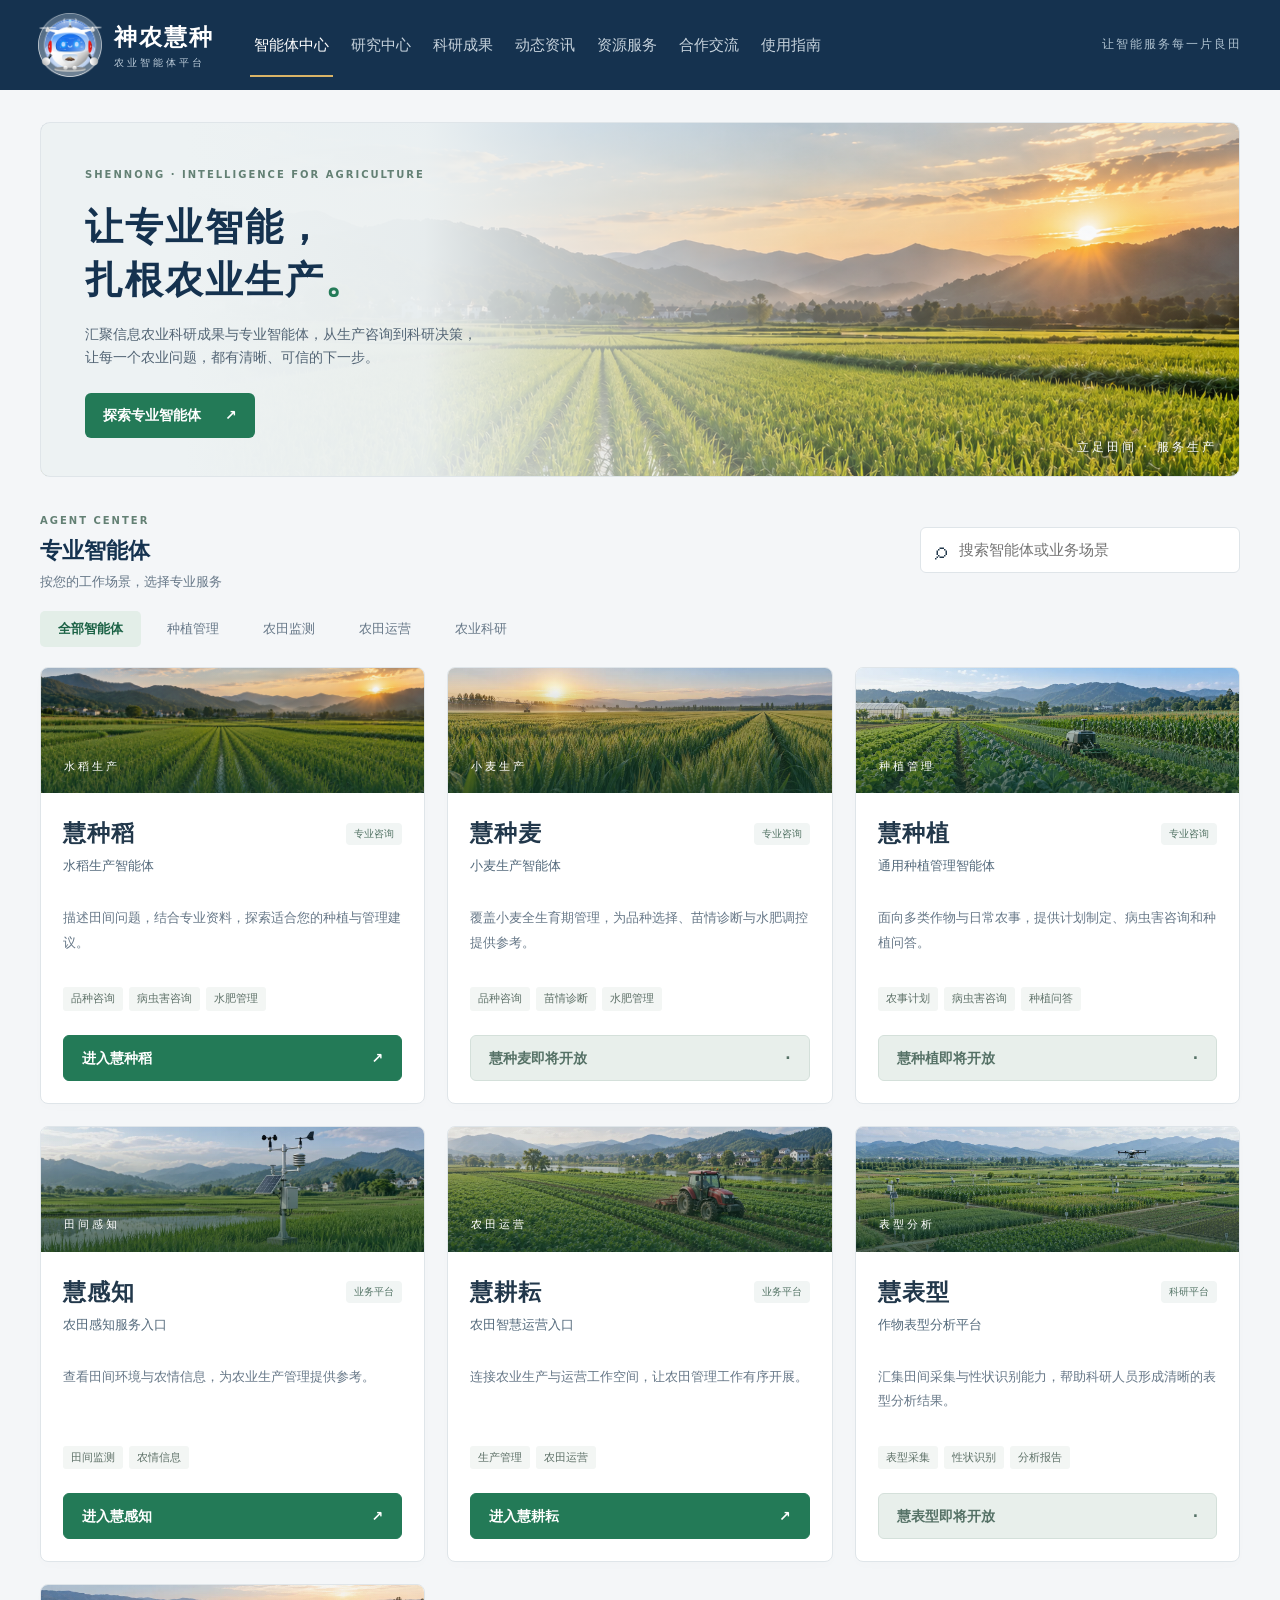
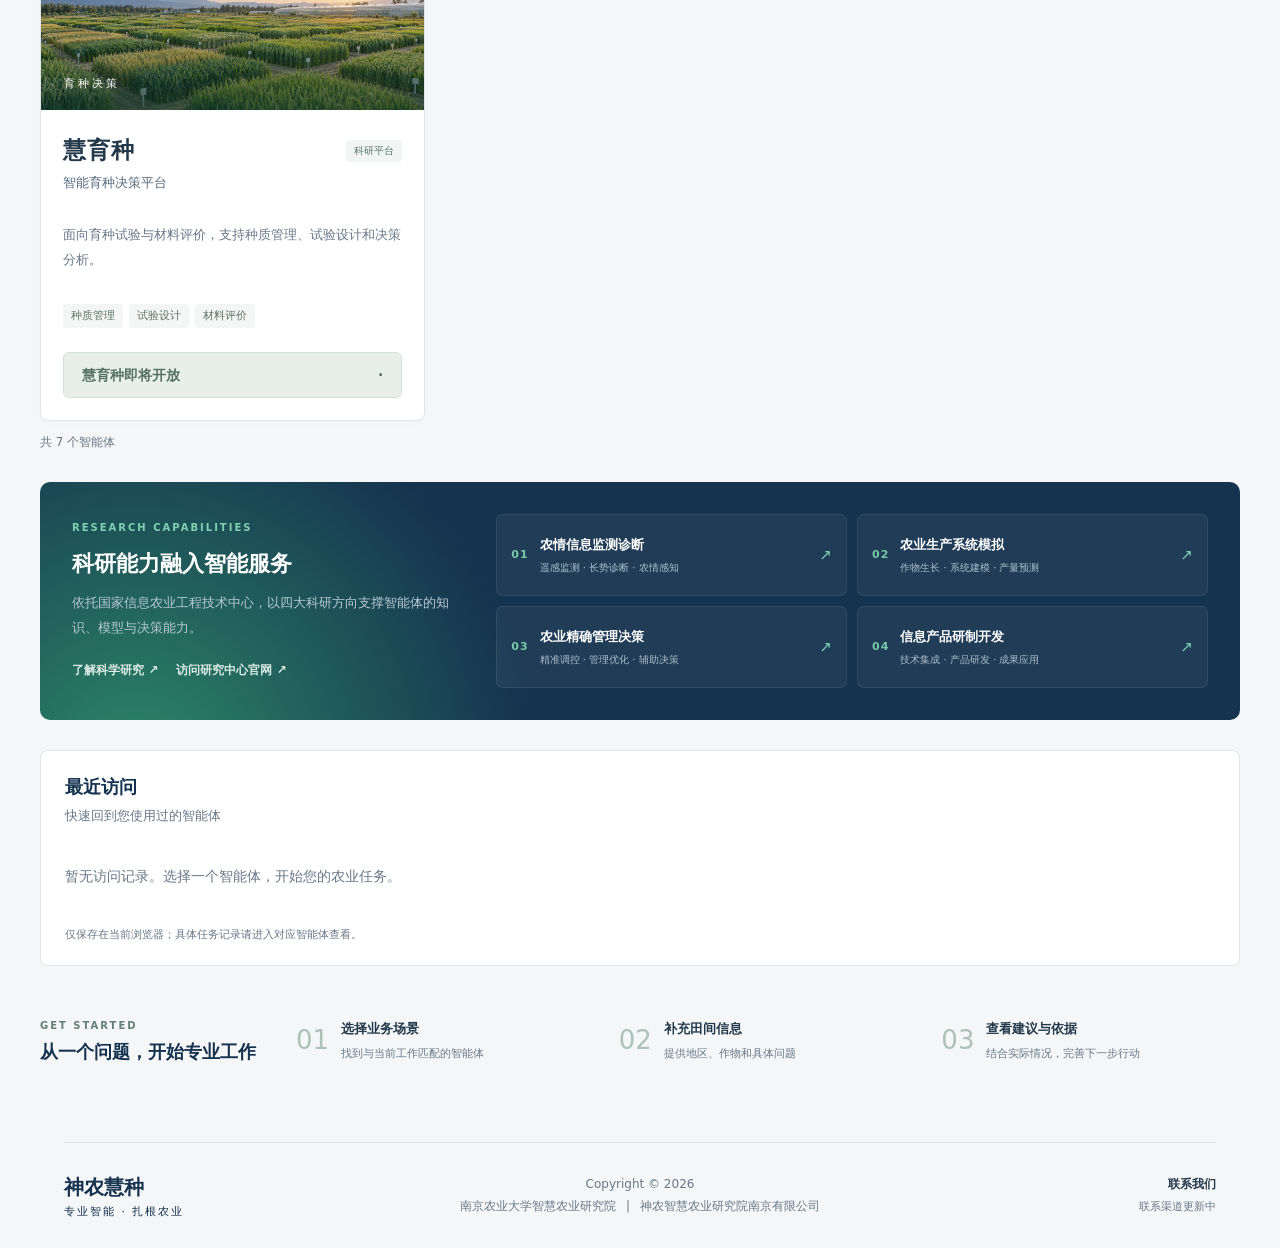
==== commit 2378b156: "ui: refine Shennong portal navigation" ====
--- a/html/index.html
+++ b/html/index.html
@@ -5,24 +5,111 @@
     <meta name="viewport" content="width=device-width,initial-scale=1" />
     <meta
       name="description"
-      content="神农慧种系列智能体：连接农田运营、农业监测与水稻生产咨询。"
+      content="神农慧种系列智能体：连接作物种植、农田运营、田间感知、表型分析与智能育种。"
     />
     <title>神农慧种 · 农业智能体平台</title>
-    <link rel="stylesheet" href="../css/style.css" />
-    <script defer src="../js/portal.js"></script>
+    <link rel="stylesheet" href="../css/style.css?v=20261020-navigation-3" />
+    <script defer src="../js/portal.js?v=20261020-research-1"></script>
   </head>
   <body>
     <a class="skip" href="#agents">跳至智能体中心</a>
     <header class="topbar">
-      <a class="brand" href="index.html"
-        ><span class="brand-mark" aria-hidden="true">禾</span
-        ><span>神农慧种<small>农业智能体平台</small></span></a
-      >
-      <nav aria-label="主导航">
-        <a class="active" href="#agents">智能体中心</a
-        ><a href="#guide">使用指南</a>
-      </nav>
-      <span class="header-note">让智能服务每一片良田</span>
+      <div class="topbar-inner">
+        <a class="brand" href="index.html"
+          ><span class="brand-mark" aria-hidden="true"><picture>
+            <source srcset="../assets/brand-robot-original.gif" media="(prefers-reduced-motion: no-preference)" />
+            <img src="../assets/brand-robot-still.png" alt="" width="64" height="64" />
+          </picture></span
+          ><span>神农慧种<small>农业智能体平台</small></span></a
+        >
+        <button
+          class="nav-toggle"
+          type="button"
+          aria-expanded="false"
+          aria-controls="primary-navigation"
+        >
+          <span aria-hidden="true">☰</span><span>菜单</span>
+        </button>
+        <nav id="primary-navigation" class="primary-navigation" aria-label="主导航">
+          <a class="active nav-link" href="#agents">智能体中心</a>
+          <div class="nav-item">
+            <button class="nav-trigger" type="button" aria-expanded="false">
+              研究中心
+            </button>
+            <div class="nav-panel center-menu">
+              <div class="menu-intro">
+                <span class="menu-kicker">RESEARCH CENTER</span>
+                <strong>国家信息农业工程技术中心<span class="netcia-name">（NETCIA）</span></strong>
+                <p>了解平台背后的科研团队、组织与人才培养体系。</p>
+              </div>
+              <div class="menu-links">
+                <a href="http://www.netcia.org.cn/808/list.htm" target="_blank" rel="noopener noreferrer">
+                  <span><b>中心简介</b><small>中心定位与发展概况</small></span><i aria-hidden="true">↗</i>
+                </a>
+                <a href="http://www.netcia.org.cn/810/list.htm" target="_blank" rel="noopener noreferrer">
+                  <span><b>组织机构</b><small>组织架构与中心负责人</small></span><i aria-hidden="true">↗</i>
+                </a>
+                <a href="http://www.netcia.org.cn/789/list.htm" target="_blank" rel="noopener noreferrer">
+                  <span><b>专家团队</b><small>师资队伍与研究方向</small></span><i aria-hidden="true">↗</i>
+                </a>
+                <a href="http://www.netcia.org.cn/790/list.htm" target="_blank" rel="noopener noreferrer">
+                  <span><b>人才培养</b><small>研究生培养与学术成长</small></span><i aria-hidden="true">↗</i>
+                </a>
+              </div>
+            </div>
+          </div>
+          <div class="nav-item">
+            <button class="nav-trigger" type="button" aria-expanded="false">
+              科研成果
+            </button>
+            <div class="nav-panel research-menu">
+              <div class="menu-intro">
+                <span class="menu-kicker">RESEARCH CAPABILITIES</span>
+                <strong>科研能力融入智能服务</strong>
+                <p>四大研究方向支撑知识、模型与精准决策。</p>
+              </div>
+              <div class="menu-links research-links">
+                <a href="http://www.netcia.org.cn/814/list.htm" target="_blank" rel="noopener noreferrer">
+                  <span><b>农情信息监测诊断</b><small>遥感监测与长势诊断</small></span><i aria-hidden="true">↗</i>
+                </a>
+                <a href="http://www.netcia.org.cn/815/list.htm" target="_blank" rel="noopener noreferrer">
+                  <span><b>农业生产系统模拟</b><small>作物生长与生产模拟</small></span><i aria-hidden="true">↗</i>
+                </a>
+                <a href="http://www.netcia.org.cn/816/list.htm" target="_blank" rel="noopener noreferrer">
+                  <span><b>农业精确管理决策</b><small>精准调控与管理决策</small></span><i aria-hidden="true">↗</i>
+                </a>
+                <a href="http://www.netcia.org.cn/817/list.htm" target="_blank" rel="noopener noreferrer">
+                  <span><b>信息产品研制开发</b><small>科研成果产品化应用</small></span><i aria-hidden="true">↗</i>
+                </a>
+              </div>
+            </div>
+          </div>
+          <div class="nav-item compact-menu-item">
+            <button class="nav-trigger" type="button" aria-expanded="false">
+              动态资讯
+            </button>
+            <div class="nav-panel compact-menu">
+              <a href="http://www.netcia.org.cn/797/list.htm" target="_blank" rel="noopener noreferrer">中心新闻 <span aria-hidden="true">↗</span></a>
+              <a href="http://www.netcia.org.cn/798/list.htm" target="_blank" rel="noopener noreferrer">通知公告 <span aria-hidden="true">↗</span></a>
+              <a href="http://www.netcia.org.cn/800/list.htm" target="_blank" rel="noopener noreferrer">学术交流 <span aria-hidden="true">↗</span></a>
+            </div>
+          </div>
+          <div class="nav-item compact-menu-item">
+            <button class="nav-trigger" type="button" aria-expanded="false">
+              资源服务
+            </button>
+            <div class="nav-panel compact-menu">
+              <a href="http://www.netcia.org.cn/878/list.htm" target="_blank" rel="noopener noreferrer">公共平台 <span aria-hidden="true">↗</span></a>
+              <a href="http://www.netcia.org.cn/794/list.htm" target="_blank" rel="noopener noreferrer">仪器装备 <span aria-hidden="true">↗</span></a>
+              <a href="http://www.netcia.org.cn/793/list.htm" target="_blank" rel="noopener noreferrer">社会服务 <span aria-hidden="true">↗</span></a>
+              <a href="http://www.netcia.org.cn/795/list.htm" target="_blank" rel="noopener noreferrer">资料下载 <span aria-hidden="true">↗</span></a>
+            </div>
+          </div>
+          <a class="nav-link external-nav" href="http://www.netcia.org.cn/792/list.htm" target="_blank" rel="noopener noreferrer">合作交流</a>
+          <a class="nav-link" href="#guide">使用指南</a>
+        </nav>
+        <span class="header-note">让智能服务每一片良田</span>
+      </div>
     </header>
     <main>
       <section class="hero">
@@ -30,9 +117,9 @@
           <span class="eyebrow">SHENNONG · INTELLIGENCE FOR AGRICULTURE</span>
           <h1>让专业智能，<br />扎根农业生产<span>。</span></h1>
           <p>
-            从农田运营到生产咨询，找到适合您的专业智能体，<br
+            汇聚信息农业科研成果与专业智能体，从生产咨询到科研决策，<br
               class="desktop"
-            />让每一个农业问题，都有清晰的下一步。
+            />让每一个农业问题，都有清晰、可信的下一步。
           </p>
           <a class="primary" href="#agents"
             >探索专业智能体 <span aria-hidden="true">↗</span></a
@@ -70,12 +157,15 @@
             农田监测</button
           ><button type="button" aria-pressed="false" data-filter="operations">
             农田运营
+          </button
+          ><button type="button" aria-pressed="false" data-filter="research">
+            农业科研
           </button>
         </div>
         <div class="cards">
-          <article class="agent-card featured" data-category="production">
+          <article class="agent-card" data-category="production">
             <div class="card-art rice">
-              <span>水稻生产</span><b aria-hidden="true">禾</b>
+              <span>水稻生产</span>
             </div>
             <div class="card-body">
               <div class="card-title">
@@ -101,9 +191,76 @@
               >
             </div>
           </article>
+          <article class="agent-card" data-category="production">
+            <div class="card-art wheat">
+              <span>小麦生产</span>
+            </div>
+            <div class="card-body">
+              <div class="card-title">
+                <h3>慧种麦</h3>
+                <span class="badge">专业咨询</span>
+              </div>
+              <p class="subtitle">小麦生产智能体</p>
+              <p class="description">
+                覆盖小麦全生育期管理，为品种选择、苗情诊断与水肥调控提供参考。
+              </p>
+              <div class="tags">
+                <span>品种咨询</span><span>苗情诊断</span><span>水肥管理</span>
+              </div>
+              <span class="primary coming-soon" aria-disabled="true"
+                >慧种麦即将开放 <span aria-hidden="true">·</span></span
+              >
+            </div>
+          </article>
+          <article class="agent-card" data-category="production">
+            <div class="card-art cultivation">
+              <span>种植管理</span>
+            </div>
+            <div class="card-body">
+              <div class="card-title">
+                <h3>慧种植</h3>
+                <span class="badge">专业咨询</span>
+              </div>
+              <p class="subtitle">通用种植管理智能体</p>
+              <p class="description">
+                面向多类作物与日常农事，提供计划制定、病虫害咨询和种植问答。
+              </p>
+              <div class="tags">
+                <span>农事计划</span><span>病虫害咨询</span><span>种植问答</span>
+              </div>
+              <span class="primary coming-soon" aria-disabled="true"
+                >慧种植即将开放 <span aria-hidden="true">·</span></span
+              >
+            </div>
+          </article>
+          <article class="agent-card" data-category="monitoring">
+            <div class="card-art monitoring">
+              <span>田间感知</span>
+            </div>
+            <div class="card-body">
+              <div class="card-title">
+                <h3>慧感知</h3>
+                <span class="badge">业务平台</span>
+              </div>
+              <p class="subtitle">农田感知服务入口</p>
+              <p class="description">
+                查看田间环境与农情信息，为农业生产管理提供参考。
+              </p>
+              <div class="tags"><span>田间监测</span><span>农情信息</span></div>
+              <a
+                class="primary agent-link"
+                data-agent="monitoring"
+                href="http://120.25.178.31/index.html"
+                target="_blank"
+                rel="noopener noreferrer"
+                >进入慧感知 <span aria-hidden="true">↗</span
+                ><span class="sr-only">（新窗口）</span></a
+              >
+            </div>
+          </article>
           <article class="agent-card" data-category="operations">
             <div class="card-art operations">
-              <span>农田运营</span><b aria-hidden="true">田</b>
+              <span>农田运营</span>
             </div>
             <div class="card-body">
               <div class="card-title">
@@ -116,7 +273,7 @@
               </p>
               <div class="tags"><span>生产管理</span><span>农田运营</span></div>
               <a
-                class="secondary agent-link"
+                class="primary agent-link"
                 data-agent="operations"
                 href="https://app.smartcrop.cn/workspace"
                 target="_blank"
@@ -126,42 +283,84 @@
               >
             </div>
           </article>
-          <article class="agent-card" data-category="monitoring">
-            <div class="card-art monitoring">
-              <span>农业监测</span><b aria-hidden="true">◎</b>
-            </div>
-            <div class="card-body">
-              <div class="card-title">
-                <h3>慧监测</h3>
-                <span class="badge">业务平台</span>
-              </div>
-              <p class="subtitle">农业监测服务入口</p>
-              <p class="description">
-                进入农田监测平台，了解田间情况，为生产管理提供参考。
-              </p>
-              <div class="tags"><span>田间监测</span><span>农情信息</span></div>
-              <a
-                class="secondary agent-link"
-                data-agent="monitoring"
-                href="http://120.25.178.31/index.html"
-                target="_blank"
-                rel="noopener noreferrer"
-                >进入慧监测 <span aria-hidden="true">↗</span
-                ><span class="sr-only">（新窗口）</span></a
+          <article class="agent-card" data-category="research">
+            <div class="card-art phenotyping">
+              <span>表型分析</span>
+            </div>
+            <div class="card-body">
+              <div class="card-title">
+                <h3>慧表型</h3>
+                <span class="badge">科研平台</span>
+              </div>
+              <p class="subtitle">作物表型分析平台</p>
+              <p class="description">
+                汇集田间采集与性状识别能力，帮助科研人员形成清晰的表型分析结果。
+              </p>
+              <div class="tags">
+                <span>表型采集</span><span>性状识别</span><span>分析报告</span>
+              </div>
+              <span class="primary coming-soon" aria-disabled="true"
+                >慧表型即将开放 <span aria-hidden="true">·</span></span
+              >
+            </div>
+          </article>
+          <article class="agent-card" data-category="research">
+            <div class="card-art breeding">
+              <span>育种决策</span>
+            </div>
+            <div class="card-body">
+              <div class="card-title">
+                <h3>慧育种</h3>
+                <span class="badge">科研平台</span>
+              </div>
+              <p class="subtitle">智能育种决策平台</p>
+              <p class="description">
+                面向育种试验与材料评价，支持种质管理、试验设计和决策分析。
+              </p>
+              <div class="tags">
+                <span>种质管理</span><span>试验设计</span><span>材料评价</span>
+              </div>
+              <span class="primary coming-soon" aria-disabled="true"
+                >慧育种即将开放 <span aria-hidden="true">·</span></span
               >
             </div>
           </article>
         </div>
         <p id="results" class="result-count" role="status" aria-live="polite">
-          共 3 个智能体
+          共 7 个智能体
         </p>
         <div id="empty" hidden class="empty">
-          未找到匹配的智能体，请尝试“水稻”“监测”或清空筛选。<button
+          未找到匹配的智能体，请尝试“水稻”“麦田”“表型”或清空筛选。<button
             id="reset"
             type="button"
           >
             重置筛选
           </button>
+        </div>
+      </section>
+      <section id="research" class="research-capabilities" aria-labelledby="research-title">
+        <div class="research-copy">
+          <span class="eyebrow">RESEARCH CAPABILITIES</span>
+          <h2 id="research-title">科研能力融入智能服务</h2>
+          <p>依托国家信息农业工程技术中心，以四大科研方向支撑智能体的知识、模型与决策能力。</p>
+          <div class="research-actions">
+            <a href="http://www.netcia.org.cn/791/list.htm" target="_blank" rel="noopener noreferrer">了解科学研究 <span aria-hidden="true">↗</span></a>
+            <a href="http://www.netcia.org.cn/main.htm" target="_blank" rel="noopener noreferrer">访问研究中心官网 <span aria-hidden="true">↗</span></a>
+          </div>
+        </div>
+        <div class="research-grid">
+          <a class="research-direction" href="http://www.netcia.org.cn/814/list.htm" target="_blank" rel="noopener noreferrer">
+            <span class="direction-number">01</span><span><strong>农情信息监测诊断</strong><small>遥感监测 · 长势诊断 · 农情感知</small></span><i aria-hidden="true">↗</i>
+          </a>
+          <a class="research-direction" href="http://www.netcia.org.cn/815/list.htm" target="_blank" rel="noopener noreferrer">
+            <span class="direction-number">02</span><span><strong>农业生产系统模拟</strong><small>作物生长 · 系统建模 · 产量预测</small></span><i aria-hidden="true">↗</i>
+          </a>
+          <a class="research-direction" href="http://www.netcia.org.cn/816/list.htm" target="_blank" rel="noopener noreferrer">
+            <span class="direction-number">03</span><span><strong>农业精确管理决策</strong><small>精准调控 · 管理优化 · 辅助决策</small></span><i aria-hidden="true">↗</i>
+          </a>
+          <a class="research-direction" href="http://www.netcia.org.cn/817/list.htm" target="_blank" rel="noopener noreferrer">
+            <span class="direction-number">04</span><span><strong>信息产品研制开发</strong><small>技术集成 · 产品研发 · 成果应用</small></span><i aria-hidden="true">↗</i>
+          </a>
         </div>
       </section>
       <section class="recent">
@@ -208,15 +407,13 @@
     </main>
     <footer>
       <div class="footer-brand">神农慧种 <span>专业智能 · 扎根农业</span></div>
-      <div>
-        江苏聚禾农业发展有限公司<br /><small
-          >A股上市华设集团子公司（股票代码：603018.SH）</small
-        >
+      <div class="footer-copyright">
+        <span>Copyright © 2026</span>
+        <span>南京农业大学智慧农业研究院 <span class="footer-divider">|</span> 神农智慧农业研究院南京有限公司</span>
       </div>
-      <div>
-        项目负责人：徐瀚文<br /><a href="tel:13770313035"
-          >联系电话：13770313035</a
-        >
+      <div class="footer-contact">
+        <span>联系我们</span>
+        <small>联系渠道更新中</small>
       </div>
     </footer>
   </body>
--- a/css/style.css
+++ b/css/style.css
@@ -11,7 +11,7 @@
 }
 html {
   scroll-behavior: smooth;
-  scroll-padding-top: 24px;
+  scroll-padding-top: 112px;
 }
 body {
   margin: 0;
@@ -46,12 +46,21 @@
   outline-offset: 4px;
 }
 .topbar {
+  position: sticky;
+  top: 0;
+  z-index: 50;
   background: var(--navy);
   color: white;
-  display: flex;
-  align-items: center;
-  gap: 70px;
-  padding: 18px max(5vw, 24px);
+}
+.topbar-inner {
+  position: relative;
+  width: 100%;
+  display: grid;
+  grid-template-columns: minmax(220px, 1fr) auto minmax(220px, 1fr);
+  align-items: center;
+  gap: clamp(16px, 2vw, 32px);
+  min-height: 90px;
+  padding: 13px max(3vw, 24px);
 }
 .brand {
   display: flex;
@@ -60,11 +69,26 @@
   font-size: 23px;
   font-weight: 700;
   letter-spacing: 2px;
+  flex: 0 0 auto;
 }
 .brand-mark {
-  color: #dfbe79;
-  font-size: 35px;
-  font-weight: 400;
+  display: grid;
+  place-items: center;
+  width: 64px;
+  height: 64px;
+  flex: 0 0 auto;
+  background: url('../assets/brand-robot-ring.png') center / contain no-repeat;
+}
+.brand-mark picture {
+  display: block;
+  width: 100%;
+  height: 100%;
+}
+.brand-mark img {
+  display: block;
+  width: 100%;
+  height: 100%;
+  object-fit: contain;
 }
 .brand small {
   display: block;
@@ -73,30 +97,188 @@
   font-weight: 400;
   color: #b9c9d7;
 }
-.topbar nav {
-  display: flex;
-  gap: 32px;
+.primary-navigation {
+  position: absolute;
+  top: 13px;
+  bottom: 13px;
+  left: max(calc((100vw - 1280px) / 2 + 40px), 250px);
+  display: flex;
+  gap: clamp(8px, 1.1vw, 20px);
   align-self: stretch;
   align-items: center;
 }
-.topbar nav a {
+.primary-navigation > a,
+.nav-trigger {
+  display: inline-flex;
+  align-items: center;
+  height: 100%;
+  padding: 0 4px;
   color: #c6d2dc;
-}
-.topbar nav .active {
+  white-space: nowrap;
+  font-size: 15px;
+  font-weight: 500;
+}
+.nav-trigger {
+  border: 0;
+  background: transparent;
+}
+.primary-navigation > a:hover,
+.nav-trigger:hover,
+.nav-item:focus-within > .nav-trigger,
+.nav-item.is-open > .nav-trigger {
   color: #fff;
-  border-bottom: 2px solid #d9b467;
-  padding-bottom: 8px;
+}
+.primary-navigation .active {
+  color: #fff;
+  box-shadow: inset 0 -2px 0 #d9b467;
+}
+.nav-item {
+  position: relative;
+  height: 100%;
+  display: flex;
+  align-items: center;
+}
+.nav-panel {
+  position: absolute;
+  top: calc(100% - 1px);
+  left: -28px;
+  width: min(560px, calc(100vw - 40px));
+  padding: 20px;
+  display: grid;
+  grid-template-columns: 0.8fr 1.5fr;
+  gap: 20px;
+  color: var(--ink);
+  background: #fff;
+  border: 1px solid var(--line);
+  border-top: 3px solid var(--green);
+  border-radius: 0 0 9px 9px;
+  box-shadow: 0 18px 40px #0d284332;
+  opacity: 0;
+  visibility: hidden;
+  pointer-events: none;
+  transform: translateY(8px);
+  transition: opacity 0.16s, transform 0.16s, visibility 0.16s;
+}
+.nav-item:hover > .nav-panel,
+.nav-item:focus-within > .nav-panel,
+.nav-item.is-open > .nav-panel {
+  opacity: 1;
+  visibility: visible;
+  pointer-events: auto;
+  transform: translateY(0);
+}
+.menu-intro {
+  padding: 4px 2px;
+}
+.menu-kicker {
+  display: block;
+  color: var(--green);
+  font-size: 9px;
+  font-weight: 700;
+  letter-spacing: 1.7px;
+  margin-bottom: 7px;
+}
+.menu-intro strong {
+  display: block;
+  color: var(--navy);
+  font-size: 16px;
+  line-height: 1.5;
+}
+.netcia-name {
+  color: var(--green);
+  font-size: 0.82em;
+  font-weight: 700;
+  letter-spacing: 0.04em;
+  white-space: nowrap;
+}
+.menu-intro p {
+  margin: 8px 0 0;
+  color: var(--muted);
+  font-size: 12px;
+  line-height: 1.7;
+}
+.menu-links {
+  display: grid;
+  grid-template-columns: repeat(2, minmax(0, 1fr));
+  gap: 8px;
+}
+.menu-links a {
+  display: flex;
+  align-items: flex-start;
+  justify-content: space-between;
+  gap: 10px;
+  padding: 10px 11px;
+  background: #f6f8f7;
+  border-radius: 6px;
+}
+.menu-links a:hover,
+.menu-links a:focus-visible {
+  background: #eaf2ee;
+}
+.menu-links b,
+.menu-links small {
+  display: block;
+}
+.menu-links b {
+  color: var(--ink);
+  font-size: 12px;
+}
+.menu-links small {
+  margin-top: 3px;
+  color: var(--muted);
+  font-size: 10px;
+  line-height: 1.45;
+}
+.menu-links i {
+  color: var(--green);
+  font-style: normal;
+  font-size: 11px;
+}
+.compact-menu {
+  left: 0;
+  width: 190px;
+  padding: 9px;
+  display: flex;
+  flex-direction: column;
+  gap: 2px;
+}
+.compact-menu a {
+  display: flex;
+  justify-content: space-between;
+  gap: 14px;
+  padding: 9px 10px;
+  color: var(--ink);
+  border-radius: 5px;
+  font-size: 12px;
+}
+.compact-menu a:hover,
+.compact-menu a:focus-visible {
+  background: #eaf2ee;
+  color: var(--green);
+}
+.nav-toggle {
+  display: none;
+  align-items: center;
+  gap: 7px;
+  padding: 7px 10px;
+  border: 1px solid #ffffff38;
+  border-radius: 5px;
+  color: #fff;
+  background: transparent;
+  font-size: 12px;
 }
 .header-note {
-  margin-left: auto;
+  grid-column: 3;
+  justify-self: end;
   color: #afc2d0;
   font-size: 12px;
   letter-spacing: 2px;
+  white-space: nowrap;
 }
 main {
   max-width: 1280px;
   margin: auto;
-  padding: 32px 40px 48px;
+  padding: 32px 40px 56px;
 }
 .hero {
   position: relative;
@@ -157,6 +339,23 @@
 .primary:hover {
   background: #185b40;
 }
+.agent-link.primary {
+  min-height: 46px;
+  border: 1px solid var(--green);
+  transition: background-color 0.15s, border-color 0.15s;
+}
+.agent-link.primary:hover {
+  background: #1c684c;
+  border-color: #1c684c;
+}
+.agent-link.primary:active {
+  background: #17563f;
+  border-color: #17563f;
+}
+.agent-link.primary:focus-visible {
+  outline: 3px solid var(--green);
+  outline-offset: 4px;
+}
 .hero .primary {
   display: inline-flex;
 }
@@ -180,6 +379,89 @@
 section {
   margin-bottom: 30px;
 }
+.research-capabilities {
+  display: grid;
+  grid-template-columns: minmax(260px, 0.9fr) minmax(480px, 1.65fr);
+  gap: 36px;
+  padding: 32px;
+  color: #fff;
+  background:
+    radial-gradient(circle at 8% 120%, #2c8767 0, transparent 35%),
+    var(--navy);
+  border-radius: 10px;
+}
+.research-capabilities .eyebrow {
+  color: #7fd0af;
+}
+.research-capabilities h2 {
+  color: #fff;
+  margin: 8px 0 10px;
+}
+.research-copy > p {
+  margin: 0;
+  color: #b9c9d4;
+  font-size: 13px;
+  line-height: 1.9;
+}
+.research-actions {
+  display: flex;
+  flex-wrap: wrap;
+  gap: 10px 18px;
+  margin-top: 20px;
+}
+.research-actions a {
+  color: #dcebe4;
+  font-size: 12px;
+  font-weight: 600;
+}
+.research-actions a:hover {
+  color: #fff;
+}
+.research-grid {
+  display: grid;
+  grid-template-columns: repeat(2, minmax(0, 1fr));
+  gap: 10px;
+}
+.research-direction {
+  display: grid;
+  grid-template-columns: auto 1fr auto;
+  align-items: center;
+  gap: 11px;
+  min-height: 82px;
+  padding: 13px 14px;
+  background: #ffffff0d;
+  border: 1px solid #ffffff13;
+  border-radius: 7px;
+  transition: background 0.16s, border-color 0.16s, transform 0.16s;
+}
+.research-direction:hover {
+  background: #ffffff18;
+  border-color: #ffffff2c;
+  transform: translateY(-2px);
+}
+.direction-number {
+  color: #77c9a7;
+  font-size: 11px;
+  font-weight: 700;
+  letter-spacing: 1px;
+}
+.research-direction strong,
+.research-direction small {
+  display: block;
+}
+.research-direction strong {
+  color: #fff;
+  font-size: 13px;
+}
+.research-direction small {
+  margin-top: 4px;
+  color: #aebfca;
+  font-size: 10px;
+}
+.research-direction i {
+  color: #7fd0af;
+  font-style: normal;
+}
 .section-heading {
   display: flex;
   justify-content: space-between;
@@ -248,6 +530,8 @@
   gap: 22px;
 }
 .agent-card {
+  display: flex;
+  flex-direction: column;
   background: white;
   border: 1px solid var(--line);
   border-radius: 8px;
@@ -264,9 +548,6 @@
 .agent-card[hidden] {
   display: none;
 }
-.featured {
-  border-color: #9fbeaf;
-}
 .card-art {
   height: 125px;
   position: relative;
@@ -281,33 +562,58 @@
   letter-spacing: 3px;
   z-index: 1;
 }
-.card-art b {
-  font-size: 85px;
-  font-weight: 400;
-  line-height: 1;
-  opacity: 0.28;
-  position: absolute;
-  right: 25px;
-  bottom: -8px;
+.rice,
+.wheat,
+.cultivation,
+.operations,
+.monitoring,
+.phenotyping,
+.breeding {
+  color: #fff;
+  background-color: #315b48;
+  background-size: cover;
+  background-position: center;
 }
 .rice {
-  background:
-    linear-gradient(90deg, #193c32d9, #193c3260),
-    url('../assets/background.png') center 83% / cover;
-  color: #fff;
+  background-image:
+    linear-gradient(0deg, #12382bba, #12382b08 85%),
+    url('../assets/background.png');
+  background-position: center 83%;
+}
+.wheat {
+  background-image:
+    linear-gradient(0deg, #12382bba, #12382b08 85%),
+    url('../assets/wheat-field.webp');
+}
+.cultivation {
+  background-image:
+    linear-gradient(0deg, #12382bba, #12382b08 85%),
+    url('../assets/cultivation-field.webp');
 }
 .operations {
-  background:
-    repeating-linear-gradient(150deg, transparent 0 32px, #ffffff24 33px 34px),
-    linear-gradient(120deg, #d7e6df, #edf2e6);
-  color: #315b48;
+  background-image:
+    linear-gradient(0deg, #12382bba, #12382b08 85%),
+    url('../assets/operations-field.webp');
 }
 .monitoring {
-  background:
-    radial-gradient(ellipse at 85% 60%, #bbd4e0, transparent 70%), #e5edf3;
-  color: #345e7b;
+  background-image:
+    linear-gradient(0deg, #12382bba, #12382b08 85%),
+    url('../assets/sensing-field.webp');
+}
+.phenotyping {
+  background-image:
+    linear-gradient(0deg, #12382bba, #12382b08 85%),
+    url('../assets/phenotyping-field.webp');
+}
+.breeding {
+  background-image:
+    linear-gradient(0deg, #12382bba, #12382b08 85%),
+    url('../assets/breeding-field.webp');
 }
 .card-body {
+  display: flex;
+  flex: 1;
+  flex-direction: column;
   padding: 22px;
 }
 .card-title {
@@ -344,6 +650,19 @@
   flex-wrap: wrap;
   margin: 18px 0 24px;
 }
+.card-body > .primary,
+.card-body > .secondary {
+  margin-top: auto;
+}
+.coming-soon {
+  cursor: default;
+  background: #e8efeb;
+  border: 1px solid #d4e0da;
+  color: #557166;
+}
+.coming-soon:hover {
+  background: #e8efeb;
+}
 .tags span {
   font-size: 11px;
   color: #5e7168;
@@ -396,6 +715,7 @@
   color: var(--green);
 }
 .guide {
+  margin-bottom: 0;
   padding: 8px 0;
   display: flex;
   align-items: center;
@@ -431,10 +751,13 @@
   margin-bottom: 5px;
 }
 footer {
+  width: calc(100% - 2 * clamp(24px, 5vw, 96px));
+  margin: 0 auto;
   border-top: 1px solid var(--line);
-  padding: 28px max(5vw, 24px);
-  display: flex;
-  justify-content: space-between;
+  padding: 28px 0;
+  display: grid;
+  grid-template-columns: minmax(0, 1fr) minmax(0, 2fr) minmax(0, 1fr);
+  align-items: center;
   gap: 20px;
   color: var(--muted);
   font-size: 12px;
@@ -449,6 +772,32 @@
   font-size: 11px;
   font-weight: 400;
   letter-spacing: 2px;
+}
+.footer-copyright {
+  min-width: 0;
+  text-align: center;
+  line-height: 1.9;
+  text-wrap: balance;
+}
+.footer-copyright > span {
+  display: block;
+}
+.footer-divider {
+  margin: 0 6px;
+}
+.footer-contact {
+  display: flex;
+  flex-direction: column;
+  align-items: flex-end;
+  justify-self: end;
+  gap: 4px;
+}
+.footer-contact > span {
+  color: var(--ink);
+  font-weight: 600;
+}
+.footer-contact small {
+  font-size: 11px;
 }
 .skip {
   position: absolute;
@@ -470,15 +819,106 @@
 [hidden] {
   display: none !important;
 }
-@media (max-width: 900px) {
-  .topbar {
-    gap: 25px;
+@media (max-width: 1180px) {
+  .topbar-inner {
+    grid-template-columns: auto minmax(0, 1fr);
   }
   .header-note {
     display: none;
   }
+  .primary-navigation {
+    position: static;
+    justify-self: end;
+    gap: 8px;
+  }
+  .center-menu,
+  .research-menu {
+    right: 0;
+    left: auto;
+  }
+}
+@media (max-width: 900px) {
+  .topbar-inner {
+    grid-template-columns: minmax(0, 1fr) auto;
+    min-height: 76px;
+    gap: 12px;
+    padding: 10px 24px;
+  }
+  .header-note {
+    display: none;
+  }
+  .js .nav-toggle {
+    display: inline-flex;
+    margin-left: auto;
+  }
+  .primary-navigation {
+    grid-column: 1 / -1;
+    justify-self: stretch;
+    width: 100%;
+    height: auto;
+    align-self: auto;
+    align-items: stretch;
+    flex-direction: column;
+    gap: 0;
+    padding: 6px 0 10px;
+    border-top: 1px solid #ffffff1d;
+  }
+  .js .primary-navigation {
+    display: none;
+  }
+  .js .primary-navigation.is-open {
+    display: flex;
+  }
+  .primary-navigation > a,
+  .nav-trigger {
+    width: 100%;
+    height: auto;
+    min-height: 42px;
+    justify-content: space-between;
+    padding: 8px 4px;
+  }
+  .primary-navigation .active {
+    box-shadow: none;
+    color: #fff;
+  }
+  .nav-item {
+    height: auto;
+    display: block;
+  }
+  .nav-panel {
+    position: static;
+    display: none;
+    width: 100%;
+    margin: 0 0 8px;
+    padding: 14px;
+    grid-template-columns: 1fr 2fr;
+    border: 0;
+    border-radius: 7px;
+    box-shadow: none;
+    opacity: 1;
+    visibility: visible;
+    pointer-events: auto;
+    transform: none;
+  }
+  .nav-item:hover > .nav-panel,
+  .nav-item:focus-within > .nav-panel {
+    display: none;
+  }
+  .nav-item.is-open > .nav-panel,
+  .nav-item.is-open:focus-within > .nav-panel {
+    display: grid;
+  }
+  .compact-menu,
+  .compact-menu-item.is-open > .compact-menu,
+  .compact-menu-item.is-open:focus-within > .compact-menu {
+    grid-template-columns: repeat(2, minmax(0, 1fr));
+  }
+  .research-capabilities {
+    grid-template-columns: 1fr;
+    gap: 24px;
+  }
   main {
-    padding: 24px;
+    padding: 24px 24px 48px;
   }
   .hero {
     padding: 30px;
@@ -500,19 +940,15 @@
   }
 }
 @media (max-width: 640px) {
-  .topbar {
-    padding: 14px 20px;
-    justify-content: space-between;
+  .topbar-inner {
+    padding: 10px 20px;
   }
   .brand {
     font-size: 19px;
   }
-  .topbar nav {
-    gap: 16px;
-    font-size: 12px;
-  }
   .brand-mark {
-    font-size: 28px;
+    width: 48px;
+    height: 48px;
   }
   .brand small {
     font-size: 9px;
@@ -563,7 +999,18 @@
     gap: 18px;
   }
   footer {
-    flex-direction: column;
+    width: calc(100% - 48px);
+    gap: 20px;
+    grid-template-columns: minmax(0, 1fr);
+    text-align: center;
+  }
+  .footer-contact {
+    grid-row: 2;
+    justify-self: center;
+    align-items: center;
+  }
+  .footer-copyright {
+    grid-row: 3;
   }
   .recent-row {
     gap: 10px;
@@ -581,9 +1028,29 @@
   .filters button {
     padding: 8px 12px;
   }
+  .nav-panel {
+    grid-template-columns: 1fr;
+  }
+  .menu-intro {
+    border-bottom: 1px solid var(--line);
+    padding-bottom: 12px;
+  }
+  .menu-links,
+  .compact-menu,
+  .compact-menu-item.is-open > .compact-menu,
+  .compact-menu-item.is-open:focus-within > .compact-menu {
+    grid-template-columns: 1fr;
+  }
+  .research-capabilities {
+    padding: 24px 20px;
+  }
+  .research-grid {
+    grid-template-columns: 1fr;
+  }
 }
 @media (prefers-reduced-motion: reduce) {
-  * {
+  *, *::before, *::after {
+    animation: none !important;
     scroll-behavior: auto !important;
     transition: none !important;
   }
